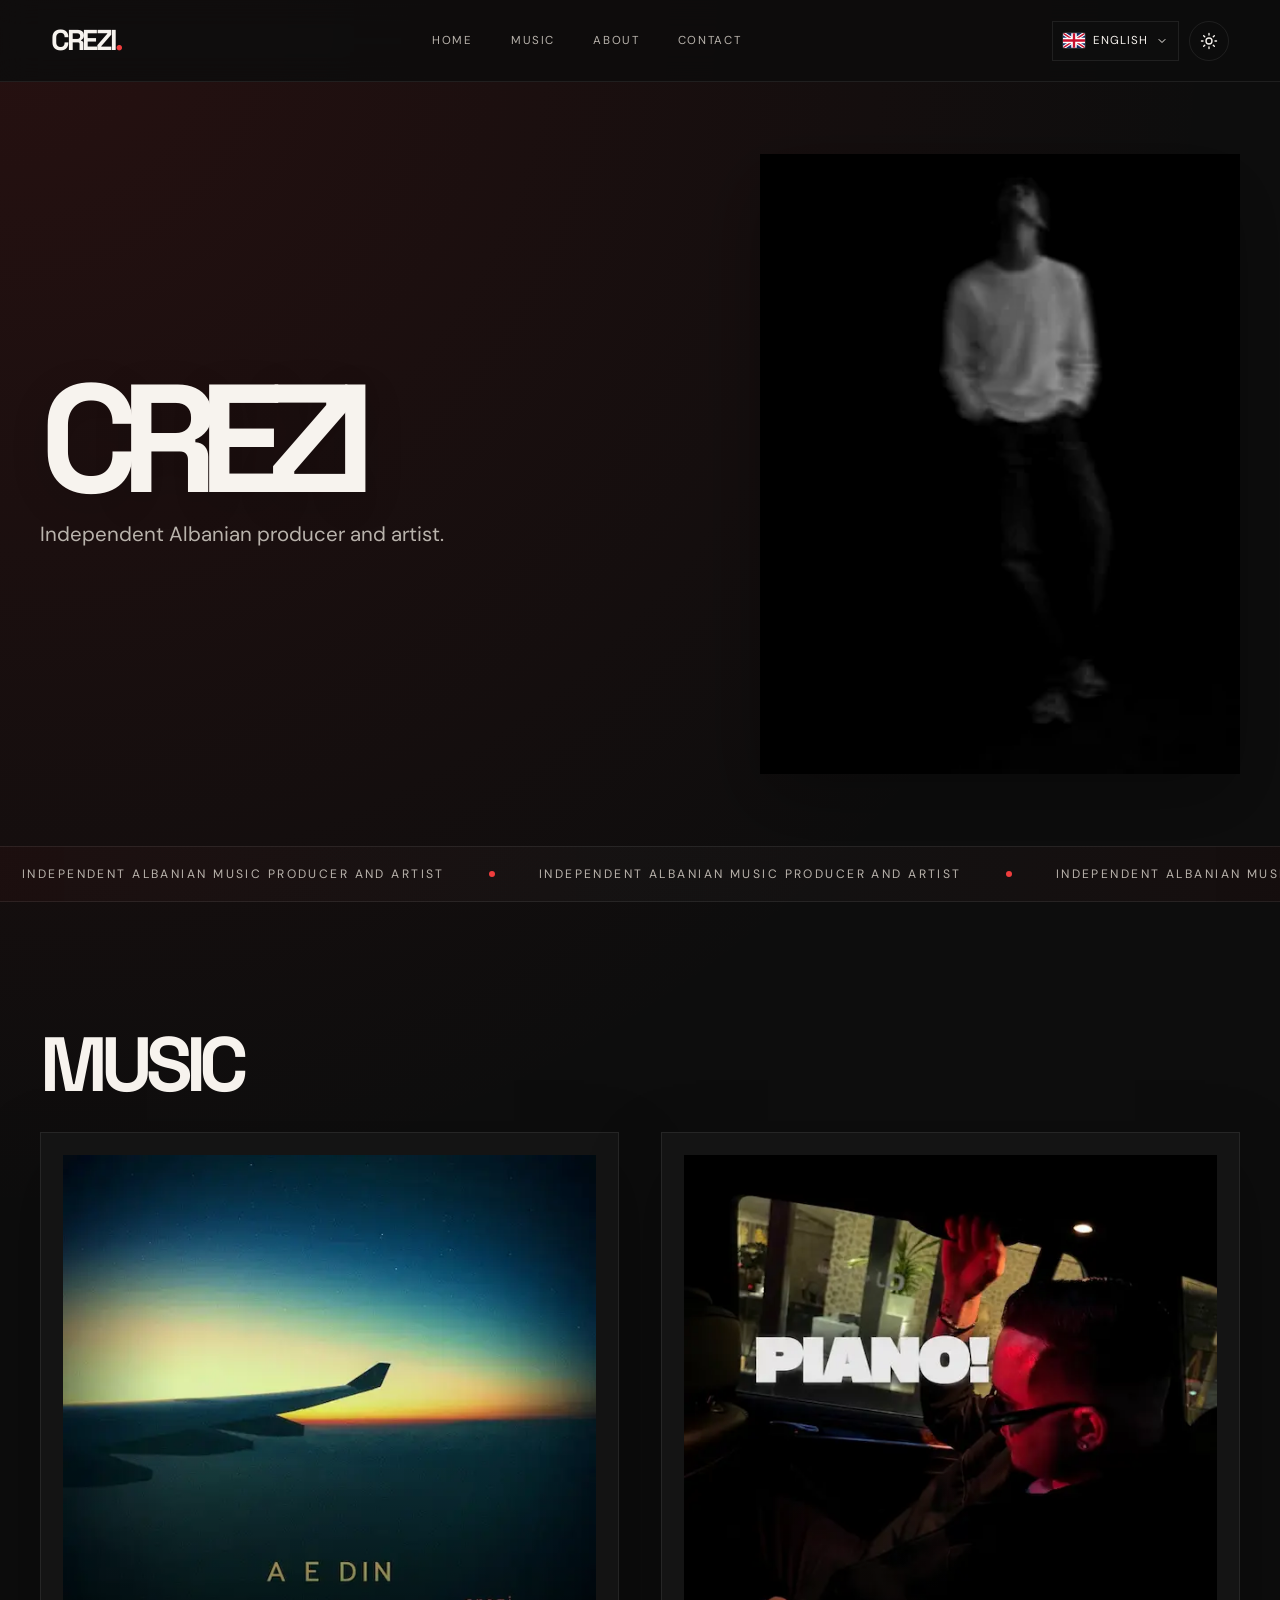
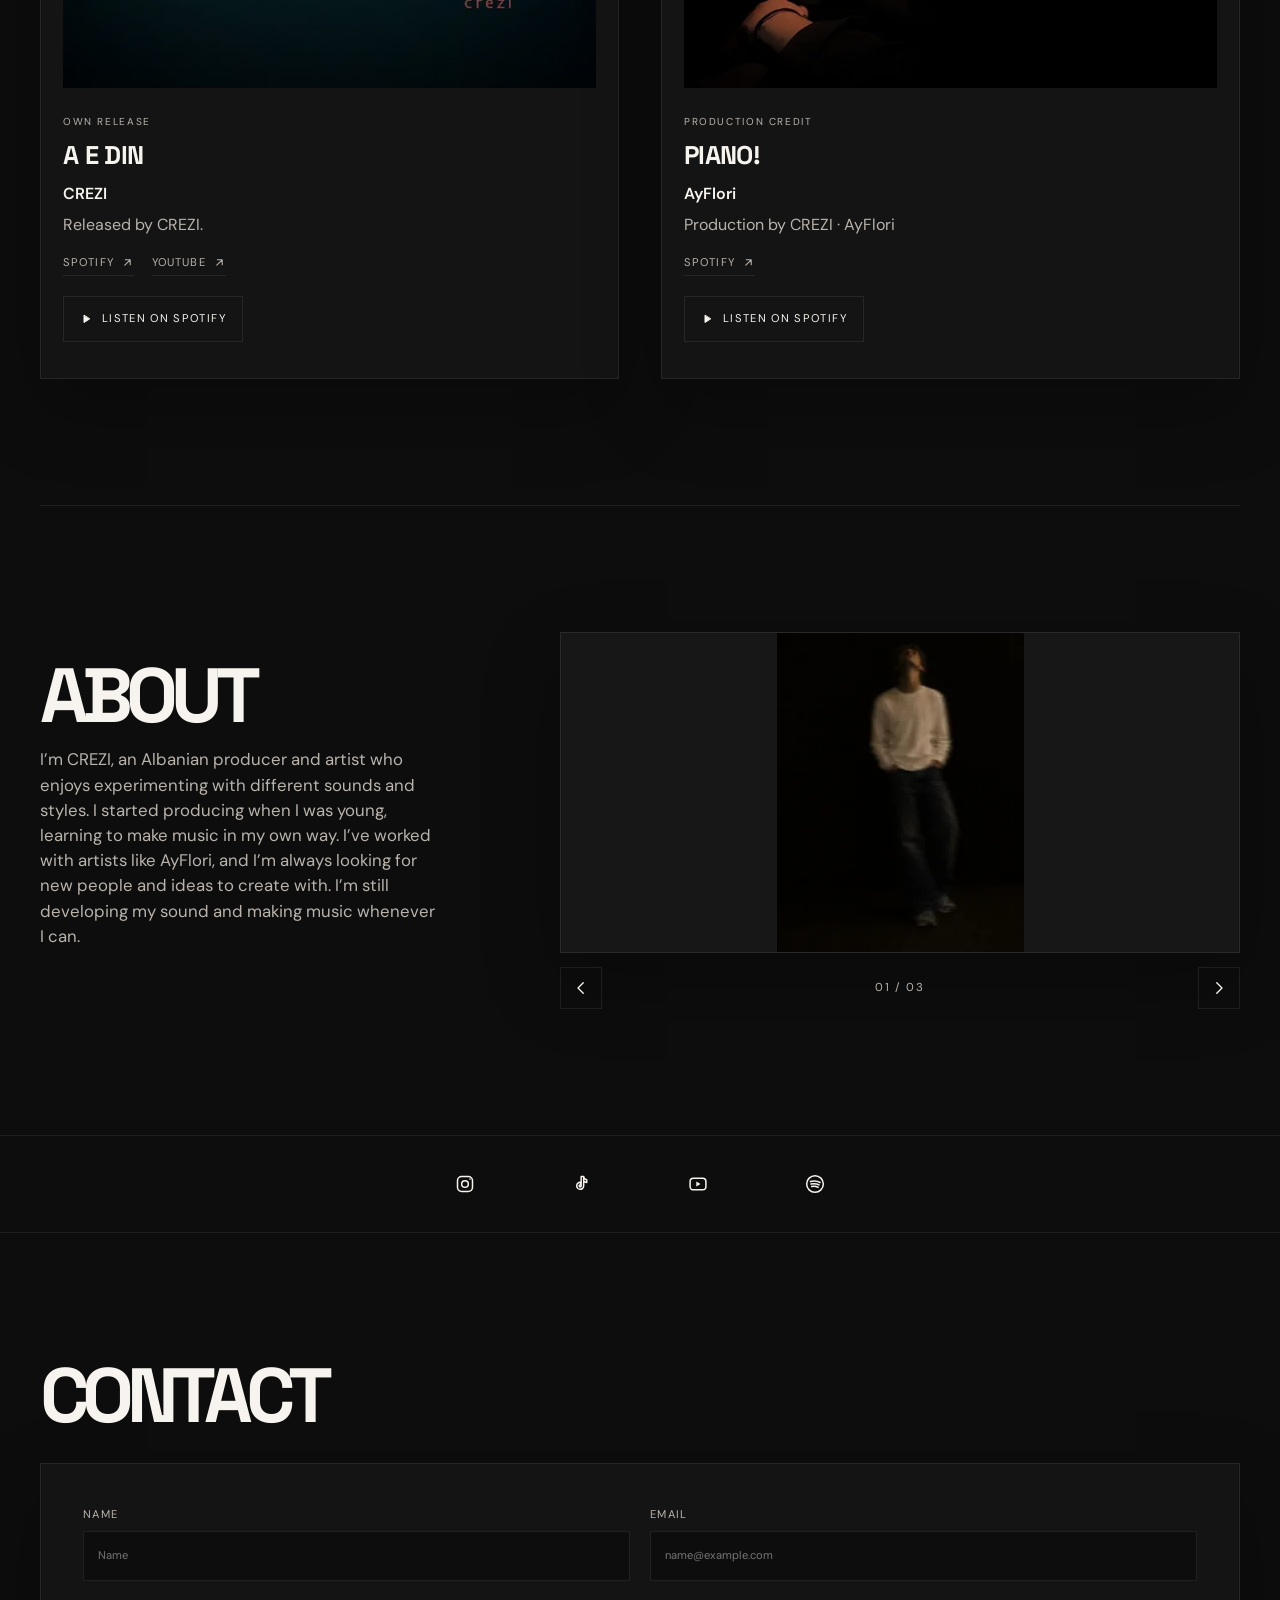
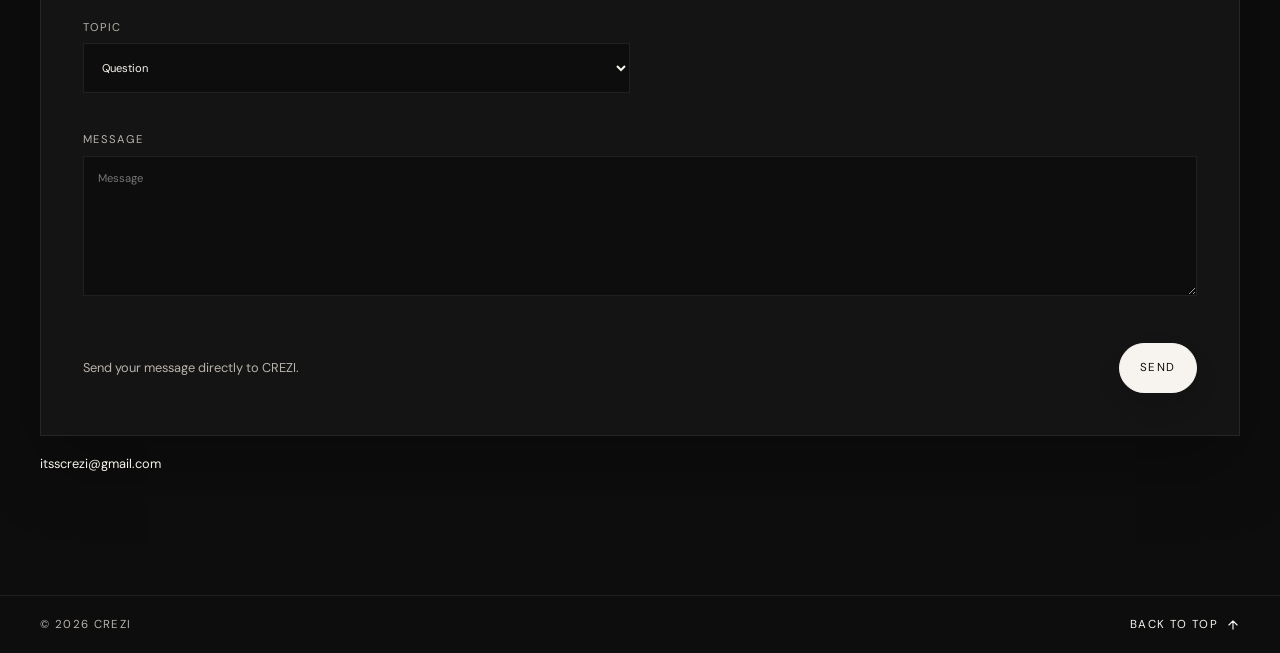
==== index.html @ a3c972b4 "Update index.html" ====
<!doctype html>
<html lang="en">
<head>
  <meta charset="utf-8">
  <meta name="viewport" content="width=device-width, initial-scale=1">
  <meta name="theme-color" content="#0b0b0b">
  <meta name="description" content="CREZI is an independent Albanian music producer and artist. Listen to releases and production credits, or get in touch for beats and collaborations.">
  <title>CREZI</title>
  <script>try{document.documentElement.dataset.theme=localStorage.getItem('crezi-theme')||'dark'}catch(e){document.documentElement.dataset.theme='dark'}</script>
  <link rel="canonical" href="https://itsscrezi.github.io/">
  <meta property="og:type" content="website">
  <meta property="og:site_name" content="CREZI">
  <meta property="og:title" content="CREZI">
  <meta property="og:description" content="Independent Albanian music producer and artist.">
  <meta property="og:url" content="https://itsscrezi.github.io/">
  <meta property="og:image" content="https://itsscrezi.github.io/assets/photos/portrait.jpg">
  <meta name="twitter:card" content="summary_large_image">
  <link rel="preload" as="image" href="assets/photos/portrait.webp" type="image/webp" fetchpriority="high">
  <link rel="icon" href="data:image/svg+xml,%3Csvg xmlns='http://www.w3.org/2000/svg' viewBox='0 0 64 64'%3E%3Crect width='64' height='64' fill='%23df2929'/%3E%3C/svg%3E" type="image/svg+xml">
  <style>
/* ===== PART 1: base (old styles.css, unused rules removed, @import removed) ===== */
:root{--bg:#f2efe9;--bg-strong:#e9e1d9;--surface:#ffffff;--text:#121212;--muted:#5d5a56;--line:rgba(18,18,18,.12);--accent:#d81d1d;--accent-strong:#b51212;--accent-soft:rgba(216,29,29,.12);--header:rgba(242,239,233,.88);--shadow:0 28px 70px rgba(18,18,18,.08)}
:root[data-theme="dark"]{--bg:#0d0d0d;--bg-strong:#171717;--surface:#141414;--text:#f7f3ee;--muted:#b9b3ac;--line:rgba(255,255,255,.08);--accent:#ef3d3d;--accent-strong:#db3030;--accent-soft:rgba(239,61,61,.18);--header:rgba(13,13,13,.88);--shadow:0 28px 70px rgba(0,0,0,.28)}
*{box-sizing:border-box}
html{scroll-behavior:smooth;scroll-padding-top:86px}
body{margin:0;background:var(--bg);color:var(--text);font-family:"DM Sans",Arial,sans-serif;line-height:1.5;transition:background .2s ease,color .2s ease}
img{max-width:100%;display:block}
a{color:inherit;text-decoration:none}
button,input,select,textarea{font:inherit}
.section-shell{width:min(1180px,calc(100% - 64px));margin:0 auto}
.site-header{position:sticky;top:0;z-index:50;display:flex;align-items:center;justify-content:space-between;height:78px;background:var(--header);backdrop-filter:blur(12px);border-bottom:1px solid var(--line);padding:0 28px}
.wordmark{font-family:"Space Grotesk",Arial,sans-serif;font-size:clamp(1.8rem,2vw,2.2rem);font-weight:700;letter-spacing:-.08em;line-height:1;text-transform:uppercase}
.wordmark span{color:var(--accent)}
.desktop-nav{display:flex;align-items:center;gap:clamp(18px,2vw,36px);font-size:.74rem;letter-spacing:.18em;text-transform:uppercase}
.desktop-nav a{position:relative;color:var(--muted);transition:color .2s ease}
.desktop-nav a::after{content:"";position:absolute;left:0;bottom:-10px;width:100%;height:1px;background:var(--accent);transform:scaleX(0);transform-origin:left;transition:transform .2s ease}
.desktop-nav a:hover,.desktop-nav a:focus-visible{color:var(--text)}
.desktop-nav a:hover::after,.desktop-nav a:focus-visible::after{transform:scaleX(1)}
.header-actions{display:flex;align-items:center;gap:12px}
.icon-button{width:38px;height:38px;border-radius:50%;border:1px solid var(--line);background:transparent;color:var(--text);display:inline-flex;align-items:center;justify-content:center;cursor:pointer;transition:background .2s ease,border-color .2s ease}
.icon-button:hover,.icon-button:focus-visible{background:var(--accent-soft);border-color:transparent}
.menu-toggle{display:none}
.mobile-menu{display:none}
.hero{display:grid;grid-template-columns:minmax(0,1.08fr) minmax(280px,.92fr);align-items:center;gap:clamp(28px,4vw,70px);min-height:calc(100vh - 78px);padding:clamp(52px,9vw,94px) 0 28px}
.hero-copy{max-width:620px}
.eyebrow{display:inline-flex;align-items:center;gap:10px;margin:0 0 16px;color:var(--muted);font-size:.72rem;letter-spacing:.2em;text-transform:uppercase}
.hero-copy h1{margin:0;font-family:"Space Grotesk",Arial,sans-serif;font-size:clamp(3.5rem,7vw,7rem);line-height:.9;letter-spacing:-.08em;text-transform:uppercase}
.button{display:inline-flex;align-items:center;justify-content:center;padding:14px 22px;min-height:52px;border-radius:999px;border:1px solid var(--text);font-size:.72rem;letter-spacing:.14em;text-transform:uppercase;transition:transform .2s ease,background .2s ease,color .2s ease}
.button:hover,.button:focus-visible,.music-links a:hover,.music-links a:focus-visible{transform:translateY(-1px)}
.music-links a::after{content:"";position:absolute;left:0;bottom:-8px;width:100%;height:1px;background:var(--accent);transform:scaleX(0);transform-origin:left;transition:transform .2s ease}
.music-links a:hover::after,.music-links a:focus-visible::after{transform:scaleX(1)}
.marquee-wrap{position:relative;overflow:hidden;border-top:1px solid var(--line);border-bottom:1px solid var(--line);background:rgba(18,18,18,.02)}
.marquee-track{display:flex;width:max-content;white-space:nowrap;animation:ticker 28s linear infinite}
.marquee-track span{display:inline-flex;align-items:center;gap:18px;padding:18px 0;color:var(--muted);font-size:.72rem;letter-spacing:.18em;text-transform:uppercase}
@keyframes ticker{0%{transform:translateX(0)}100%{transform:translateX(-50%)}}
.section-block{padding:clamp(72px,10vw,120px) 0}
.section-heading{display:grid;grid-template-columns:minmax(0,.9fr) minmax(0,1.1fr);align-items:end;gap:20px 40px;margin-bottom:36px}
.section-heading h2,.contact-section h2{margin:0;font-family:"Space Grotesk",Arial,sans-serif;font-size:clamp(2.5rem,5vw,4.4rem);line-height:.95;letter-spacing:-.08em;text-transform:uppercase}
.music-grid{display:grid;grid-template-columns:repeat(2,minmax(0,1fr));gap:26px}
.music-card{background:var(--surface);border:1px solid var(--line);box-shadow:var(--shadow);padding:18px}
.music-card img,.cover-placeholder{width:100%;aspect-ratio:1.2;object-fit:cover;background:#d9d3cd;border:1px solid var(--line)}
.cover-placeholder{display:flex;align-items:flex-end;justify-content:space-between;padding:16px;font-family:"Space Grotesk",Arial,sans-serif;font-size:1.2rem;letter-spacing:-.06em}
.music-card-info{display:grid;grid-template-columns:minmax(0,1.2fr) auto;align-items:end;gap:18px;padding-top:18px}
.music-card-info h3{margin:0 0 8px;font-family:"Space Grotesk",Arial,sans-serif;font-size:clamp(1.7rem,2vw,2.2rem);letter-spacing:-.06em;text-transform:uppercase}
.music-card-info p{margin:0;color:var(--muted)}
.music-card .eyebrow{margin-bottom:10px;font-size:.63rem;letter-spacing:.18em}
.music-links{display:flex;flex-direction:column;align-items:flex-end;gap:10px}
.music-links a{position:relative;display:inline-flex;align-items:center;gap:8px;color:var(--text);font-size:.68rem;letter-spacing:.14em;text-transform:uppercase;border-bottom:1px solid var(--line);padding-bottom:4px}
.music-card .embed-toggle{width:100%;margin-top:18px;padding:12px 14px;border:1px solid var(--line);background:transparent;color:var(--text);font-size:.7rem;letter-spacing:.12em;text-transform:uppercase;cursor:pointer}
.spotify-embed{display:block;width:100%;margin-top:18px;border:0;border-radius:12px}
.about-section{display:grid;grid-template-columns:minmax(260px,.8fr) minmax(0,1.2fr);gap:clamp(28px,5vw,60px);align-items:center}
.social-section{border-top:1px solid var(--line);border-bottom:1px solid var(--line);background:rgba(18,18,18,.02)}
.social-inner{display:grid;grid-template-columns:minmax(0,.78fr) minmax(0,1.22fr);align-items:center;gap:28px;padding:clamp(54px,7vw,90px) 0}
.contact-section{padding-bottom:100px}
.contact-form{background:var(--surface);border:1px solid var(--line);box-shadow:var(--shadow);padding:clamp(22px,3vw,32px)}
.form-row{display:grid;grid-template-columns:repeat(2,minmax(0,1fr));gap:18px;margin-bottom:18px}
.contact-form label{display:block;color:var(--muted);font-size:.72rem;letter-spacing:.12em;text-transform:uppercase}
.contact-form input,.contact-form textarea,.contact-form select{width:100%;margin-top:10px;background:transparent;color:var(--text);border:1px solid var(--line);min-height:52px;padding:14px 16px}
.contact-form textarea{min-height:150px;resize:vertical}
.form-bottom{display:flex;align-items:center;justify-content:space-between;gap:18px;margin-top:22px}
.form-bottom p{margin:0;color:var(--muted);font-size:.82rem}
.site-footer{border-top:1px solid var(--line);padding:26px 0 36px}
@media (max-width:960px){
.hero{grid-template-columns:1fr;min-height:auto;padding-top:56px}
.section-heading,.about-section,.social-inner{grid-template-columns:1fr}
.music-grid{grid-template-columns:1fr}
}
@media (max-width:760px){
.site-header{padding:0 20px}
.desktop-nav{display:none}
.menu-toggle{display:inline-flex}
.mobile-menu{display:grid;gap:14px;padding:18px 20px 24px;border-bottom:1px solid var(--line);background:var(--surface)}
.mobile-menu a{color:var(--text);font-size:.72rem;letter-spacing:.18em;text-transform:uppercase}
.section-shell{width:min(100% - 34px,1180px)}
.hero-copy h1{font-size:clamp(2.9rem,17vw,4.8rem)}
.form-row{grid-template-columns:1fr}
.form-bottom{flex-direction:column;align-items:flex-start}
}
@media (max-width:760px){
.mobile-menu{position:fixed;top:78px;left:0;right:0;z-index:49;max-height:calc(100vh - 78px);max-height:calc(100dvh - 78px);overflow-y:auto}
.mobile-menu[hidden]{display:none}
}

/* ===== PART 2: layout (old site-refresh.css) ===== */
:root{--bg:#0b0b0b;--bg-strong:#111111;--surface:#141414;--text:#f7f3f0;--muted:#b5ada6;--line:rgba(255,255,255,.12);--accent:#df2a2a;--accent-strong:#c81e1e;--accent-soft:rgba(223,42,42,.12);--header:rgba(11,11,11,.86);--shadow:0 28px 70px rgba(0,0,0,.28)}
:root[data-theme="light"]{--bg:#f5f1ec;--bg-strong:#ece6e0;--surface:#ffffff;--text:#121212;--muted:#5f5a56;--line:rgba(17,17,17,.14);--accent:#c51f26;--accent-strong:#a9121a;--accent-soft:rgba(197,31,38,.12);--header:rgba(245,241,236,.9);--shadow:0 24px 60px rgba(17,17,17,.08)}
*{box-sizing:border-box;min-width:0}
html{scroll-behavior:smooth;scroll-padding-top:96px}
body{margin:0;background:radial-gradient(circle at top left,rgba(223,42,42,.12),transparent 30%),linear-gradient(180deg,var(--bg) 0%,color-mix(in srgb,var(--bg) 90%,#0d0d0d) 100%);color:var(--text);font-family:"DM Sans",Arial,sans-serif;line-height:1.5;overflow-x:hidden}
img{display:block;max-width:100%}
a{color:inherit;text-decoration:none}
button,input,select,textarea{font:inherit}
[hidden]{display:none!important}
.visually-hidden{position:absolute!important;width:1px;height:1px;padding:0;margin:-1px;overflow:hidden;clip:rect(0,0,0,0);white-space:nowrap;border:0}
.section-shell{width:min(1220px,calc(100% - 80px));margin-inline:auto}
.site-header{position:sticky;top:0;z-index:50;display:grid;grid-template-columns:auto minmax(0,1fr) auto;align-items:center;gap:28px;height:82px;padding:0 clamp(22px,4vw,76px);border-bottom:1px solid var(--line);background:var(--header);backdrop-filter:blur(14px);-webkit-backdrop-filter:blur(14px)}
.wordmark{display:inline-flex;align-items:center;font-family:"Space Grotesk",Arial,sans-serif;font-size:clamp(1.8rem,2vw,2.35rem);font-weight:700;letter-spacing:-.1em;line-height:1;text-transform:uppercase;white-space:nowrap;transition:transform .2s ease}
.wordmark:hover,.wordmark:focus-visible{transform:translateY(-1px)}
.wordmark span{color:var(--accent)}
.desktop-nav{display:flex;justify-content:center;align-items:center;gap:clamp(18px,3vw,42px)}
.desktop-nav a,.mobile-menu a{position:relative;color:var(--muted);font-size:.72rem;letter-spacing:.14em;text-transform:uppercase;transition:color .2s ease,transform .2s ease}
.desktop-nav a::after{content:"";position:absolute;left:0;right:0;bottom:-10px;height:1px;background:var(--accent);transform:scaleX(0);transform-origin:left;transition:transform .2s ease}
.desktop-nav a:hover,.desktop-nav a:focus-visible,.mobile-menu a:hover,.mobile-menu a:focus-visible{color:var(--text);transform:translateY(-1px)}
.desktop-nav a:hover::after,.desktop-nav a:focus-visible::after{transform:scaleX(1)}
.header-actions{display:flex;align-items:center;justify-self:end;gap:10px}
.language-wrap select{min-height:40px;padding:0 12px;border:1px solid var(--line);background:var(--bg);color:var(--text);font-size:.72rem;letter-spacing:.08em;text-transform:uppercase;cursor:pointer;transition:border-color .2s ease,box-shadow .2s ease}
.language-wrap select:focus,.contact-form input:focus,.contact-form textarea:focus,.contact-form select:focus{outline:none;border-color:var(--accent);box-shadow:0 0 0 3px rgba(223,42,42,.12)}
.icon-button{width:40px;height:40px;display:inline-grid;place-items:center;border:1px solid var(--line);background:transparent;color:var(--text);cursor:pointer;transition:transform .2s ease,border-color .2s ease,background .2s ease,color .2s ease}
.icon-button:hover,.icon-button:focus-visible{transform:translateY(-2px);background:var(--accent-soft);border-color:var(--accent);color:var(--accent)}
.menu-toggle{display:none}
.mobile-menu{display:none}
.hero{display:grid;grid-template-columns:minmax(0,1.08fr) minmax(300px,.92fr);align-items:center;gap:clamp(32px,7vw,110px);min-height:min(760px,calc(100svh - 82px));padding:clamp(54px,8vh,100px) 0}
.hero-copy{max-width:620px}
.hero-copy h1{margin:0;font-family:"Space Grotesk",Arial,sans-serif;font-size:clamp(5rem,12vw,11rem);font-weight:700;letter-spacing:-.12em;line-height:.8;text-transform:uppercase;text-shadow:0 10px 36px rgba(0,0,0,.18)}
.hero-copy p[data-i18n="tagline"]{margin:18px 0 0;max-width:420px;color:var(--muted);font-size:clamp(1rem,1.6vw,1.28rem)}
.button{position:relative;display:inline-flex;align-items:center;justify-content:center;gap:18px;min-height:50px;margin-top:28px;padding:12px 20px;border:1px solid var(--text);background:var(--text);color:var(--bg);font-size:.72rem;letter-spacing:.14em;text-transform:uppercase;box-shadow:0 12px 24px rgba(0,0,0,.12);transition:transform .2s ease,box-shadow .2s ease,border-color .2s ease,background .2s ease,color .2s ease;overflow:hidden}
.button::before{content:"";position:absolute;inset:0;background:linear-gradient(120deg,transparent 0%,rgba(255,255,255,.25) 50%,transparent 100%);transform:translateX(-120%);transition:transform .6s ease}
.button:hover::before,.button:focus-visible::before{transform:translateX(120%)}
.button:hover,.button:focus-visible{transform:translateY(-2px);border-color:var(--accent);background:var(--accent);color:#fff;box-shadow:0 18px 34px rgba(223,42,42,.24)}
.hero-portrait{position:relative;width:min(100%,480px);justify-self:end;padding:0;border:0;background:transparent;cursor:pointer;animation:float 6s ease-in-out infinite}
/* NO CROP: the whole portrait is always shown, height follows the real image ratio */
.hero-portrait img{width:100%;height:auto;aspect-ratio:auto;object-fit:contain;filter:grayscale(100%) contrast(1.06) brightness(.96);transition:filter 380ms ease,transform 380ms ease,box-shadow .2s ease;box-shadow:var(--shadow)}
.hero-portrait:hover img,.hero-portrait:focus-visible img,.hero-portrait.is-colour img{filter:grayscale(0%) contrast(1) brightness(1);transform:translateY(-2px) scale(1.01)}
@keyframes float{0%,100%{transform:translateY(0)}50%{transform:translateY(-8px)}}
.marquee-wrap{overflow:hidden;border-top:1px solid var(--line);border-bottom:1px solid var(--line);background:linear-gradient(90deg,rgba(223,42,42,.04),rgba(255,255,255,.02),rgba(223,42,42,.04))}
.marquee-track{display:flex;width:max-content;animation:ticker 26s linear infinite}
.marquee-track span{flex:0 0 auto;padding:18px 22px;color:var(--muted);font-size:.76rem;letter-spacing:.2em;text-transform:uppercase;white-space:nowrap}
.section-block{padding:clamp(78px,10vw,126px) 0}
.section-heading,.about-heading{margin-bottom:32px}
.section-heading h2,.about-heading h2{margin:0;font-family:"Space Grotesk",Arial,sans-serif;font-size:clamp(2.7rem,6vw,5rem);line-height:.94;letter-spacing:-.09em;text-transform:uppercase}
.music-grid{display:grid;grid-template-columns:repeat(2,minmax(0,1fr));gap:clamp(18px,3vw,40px)}
.music-card{min-width:0;border-bottom:1px solid var(--line);transition:transform .25s ease}
.music-card:hover{transform:translateY(-3px)}
.cover-play{position:relative;display:block;width:100%;padding:0;border:0;background:var(--bg-strong);cursor:pointer;overflow:hidden;aspect-ratio:1/1;transition:transform .2s ease,box-shadow .2s ease;box-shadow:inset 0 0 0 1px rgba(255,255,255,.02)}
.cover-play:hover,.cover-play:focus-visible,.cover-play.is-playing{transform:translateY(-2px);box-shadow:0 18px 34px rgba(0,0,0,.16)}
.cover-placeholder{position:relative;display:flex;align-items:end;width:100%;height:100%;padding:clamp(18px,3vw,32px);font-family:"Space Grotesk",Arial,sans-serif;font-size:clamp(2rem,5vw,5rem);font-weight:700;letter-spacing:-.1em;line-height:.9;text-transform:uppercase}
.cover-art{position:absolute;inset:0;width:100%;height:100%;object-fit:cover}
.cover-overlay{position:absolute;inset:0;display:flex;align-items:end;gap:12px;padding:20px;background:linear-gradient(180deg,rgba(0,0,0,0) 38%,rgba(0,0,0,.74));color:#fff;opacity:0;transition:opacity .2s ease}
.cover-play:hover .cover-overlay,.cover-play:focus-visible .cover-overlay,.cover-play.is-playing .cover-overlay{opacity:1}
.play-symbol{display:grid;place-items:center;width:44px;height:44px;border-radius:50%;background:var(--accent);font-size:.8rem;line-height:1}
.play-label{font-size:.7rem;letter-spacing:.12em;text-transform:uppercase}
.music-card-info{display:flex;align-items:center;justify-content:space-between;gap:18px;padding:18px 0 20px}
.music-card-info h3{margin:0;font-family:"Space Grotesk",Arial,sans-serif;font-size:clamp(1.4rem,2vw,2.1rem);line-height:1;letter-spacing:-.06em}
.eyebrow{margin:0 0 8px;color:var(--muted);font-size:.68rem;letter-spacing:.16em;text-transform:uppercase}
.music-links{display:flex;flex-wrap:wrap;justify-content:end;gap:12px}
.music-links a{display:inline-flex;align-items:center;gap:7px;color:var(--muted);font-size:.7rem;letter-spacing:.1em;text-transform:uppercase;transition:color .2s ease,transform .2s ease}
.music-links a:hover,.music-links a:focus-visible{color:var(--accent);transform:translateY(-1px)}
.music-links svg,.social-inner svg{width:20px;height:20px;stroke:currentColor;fill:none;stroke-width:1.8;stroke-linecap:round;stroke-linejoin:round}
.music-links .icon-fill,.social-inner .icon-fill{fill:currentColor;stroke:none}
.about-section{display:grid;grid-template-columns:minmax(0,.72fr) minmax(0,1.28fr);align-items:center;gap:clamp(28px,7vw,90px);border-top:1px solid var(--line)}
.about-heading p[data-about-story]{margin:16px 0 0;max-width:440px;color:var(--muted);font-size:1.05rem}
.photo-carousel{width:min(100%,680px);justify-self:end}
.carousel-viewport{overflow:hidden;border:1px solid var(--line);background:var(--bg-strong);box-shadow:var(--shadow)}
.carousel-photo{display:block;width:100%;aspect-ratio:auto;object-fit:contain;object-position:center}
.carousel-controls{display:flex;align-items:center;justify-content:space-between;gap:18px;padding-top:14px;color:var(--muted);font-size:.72rem;letter-spacing:.14em;text-transform:uppercase}
.carousel-controls button{width:42px;height:42px;display:grid;place-items:center;border:1px solid var(--line);background:transparent;color:var(--text);cursor:pointer;transition:transform .2s ease,border-color .2s ease,color .2s ease}
.carousel-controls button:hover,.carousel-controls button:focus-visible{transform:translateY(-1px);border-color:var(--accent);color:var(--accent)}
.carousel-controls button:disabled{opacity:.35;cursor:not-allowed}
.social-section{border-top:1px solid var(--line);border-bottom:1px solid var(--line)}
.social-inner{display:flex;justify-content:center;align-items:center;gap:clamp(24px,6vw,82px);padding:28px 0}
.social-inner a{display:grid;place-items:center;width:40px;height:40px;color:var(--text);transition:transform .2s ease,color .2s ease}
.social-inner a:hover,.social-inner a:focus-visible{transform:translateY(-2px);color:var(--accent)}
.contact-section{padding-bottom:clamp(76px,10vw,120px)}
.contact-form{display:grid;gap:20px;padding:clamp(20px,4vw,42px);border:1px solid var(--line);background:var(--surface);box-shadow:var(--shadow)}
.form-row{display:grid;grid-template-columns:repeat(2,minmax(0,1fr));gap:20px}
.contact-form label{display:block;color:var(--muted);font-size:.7rem;letter-spacing:.12em;text-transform:uppercase}
.contact-form input,.contact-form select,.contact-form textarea{width:100%;min-height:50px;margin-top:8px;padding:13px 14px;border:1px solid var(--line);background:var(--bg);color:var(--text);transition:border-color .2s ease,box-shadow .2s ease,transform .2s ease}
.contact-form textarea{min-height:140px;resize:vertical}
.form-bottom{display:flex;align-items:center;justify-content:space-between;gap:20px}
.form-bottom p{margin:0;color:var(--muted);font-size:.8rem}
.form-bottom .button{margin:0;flex:0 0 auto}
.contact-email{display:inline-block;margin-top:18px;font-size:.8rem;transition:color .2s ease,transform .2s ease}
.contact-email:hover,.contact-email:focus-visible{color:var(--accent);transform:translateY(-1px)}
.site-footer{border-top:1px solid var(--line);padding:20px 0}
.footer-inner{display:flex;align-items:center;justify-content:space-between;gap:16px;color:var(--muted);font-size:.72rem;letter-spacing:.12em;text-transform:uppercase}
.footer-inner a{color:var(--text);transition:color .2s ease}
.footer-inner a:hover,.footer-inner a:focus-visible{color:var(--accent)}
@media (max-width:900px){
.site-header{grid-template-columns:auto 1fr;gap:18px}
.desktop-nav{display:none}
.header-actions{justify-self:end}
.menu-toggle{display:inline-grid}
.mobile-menu:not([hidden]){display:grid;grid-template-columns:repeat(4,minmax(0,1fr));gap:8px;padding:12px 24px 16px;border-bottom:1px solid var(--line);background:rgba(11,11,11,.98)}
.mobile-menu a{padding:10px 6px;text-align:center}
.hero{min-height:auto;grid-template-columns:minmax(0,1fr) minmax(260px,.8fr)}
}
@media (max-width:620px){
.section-shell{width:calc(100% - 40px)}
.site-header{height:68px;padding-inline:20px;gap:12px}
.wordmark{font-size:1.7rem}
.header-actions{gap:7px}
.language-wrap select{min-height:38px;padding-inline:8px;font-size:.66rem}
.icon-button{width:38px;height:38px}
.mobile-menu:not([hidden]){grid-template-columns:repeat(2,minmax(0,1fr));padding:12px 20px 14px}
.hero{grid-template-columns:1fr;gap:34px;padding:52px 0 44px}
.hero-copy h1{font-size:clamp(4.8rem,22vw,8rem)}
.hero-copy p[data-i18n="tagline"]{margin-top:18px}
.hero-portrait{width:min(100%,420px);justify-self:center}
.marquee-track span{padding-block:15px;font-size:.68rem}
.section-block{padding:72px 0}
.music-grid{grid-template-columns:1fr}
.music-card-info{flex-direction:column;align-items:flex-start}
.music-links{justify-content:flex-start}
.about-section{grid-template-columns:1fr;gap:18px}
.social-inner{gap:clamp(18px,8vw,40px);flex-wrap:wrap}
.form-row{grid-template-columns:1fr}
.form-bottom{align-items:flex-start;flex-direction:column}
.footer-inner{flex-direction:column;align-items:flex-start}
}
@media (max-width:360px){
.section-shell{width:calc(100% - 28px)}
.site-header{padding-inline:12px}
.wordmark{font-size:1.5rem}
.icon-button{width:34px;height:34px}
}
@media (prefers-reduced-motion:reduce){
*,*::before,*::after{scroll-behavior:auto!important;animation-duration:.01ms!important;animation-iteration-count:1!important;transition-duration:.01ms!important}
}

/* ===== PART 3: final corrections (old ui-fixes.css, covers no longer cropped) ===== */
#musicGrid{display:grid!important;grid-template-columns:repeat(2,minmax(0,1fr))!important;align-items:start!important;grid-auto-rows:max-content!important;gap:clamp(24px,3.5vw,42px)!important}
#musicGrid>.music-card{box-sizing:border-box!important;position:relative!important;display:flex!important;flex-direction:column!important;align-self:start!important;justify-self:stretch!important;width:100%!important;height:auto!important;min-height:0!important;margin:0!important;padding:clamp(14px,2.2vw,22px)!important;overflow:hidden!important;contain:none!important;gap:0!important}
#musicGrid .music-cover,#musicGrid .cover-play{position:relative!important;display:block!important;width:100%!important;height:auto!important;aspect-ratio:1/1!important;margin:0 0 20px!important;padding:0!important;overflow:hidden!important;background:linear-gradient(135deg,var(--bg-strong),var(--surface))!important}
#musicGrid .music-cover>img,#musicGrid .cover-art{position:absolute!important;inset:0!important;z-index:2!important;display:block!important;width:100%!important;height:100%!important;object-fit:contain!important;border:0!important}
#musicGrid .music-cover>img[hidden]{display:none!important}
#musicGrid .music-cover.has-cover::after{content:"";position:absolute;z-index:3;inset:55% 0 0;background:linear-gradient(transparent,rgba(0,0,0,.62));pointer-events:none}
#musicGrid .music-cover.has-cover .cover-title,#musicGrid .cover-play.has-art .cover-placeholder{display:none!important}
#musicGrid .cover-title,#musicGrid .cover-placeholder{position:absolute!important;z-index:1;inset:auto 0 0;display:flex;align-items:flex-end;width:100%;min-height:38%;padding:clamp(18px,3vw,30px)!important;color:var(--text);font:700 clamp(1.8rem,4vw,3.6rem)/1.08 "Space Grotesk",Arial,sans-serif!important;letter-spacing:-.025em!important;text-align:left;background:linear-gradient(transparent,rgba(0,0,0,.4))}
#musicGrid .music-card-info{position:static!important;display:flex!important;flex-direction:column!important;align-items:stretch!important;justify-content:flex-start!important;flex:0 0 auto!important;width:100%!important;margin:0!important;padding:0 0 12px!important;gap:14px!important}
#musicGrid .music-copy{display:block!important;width:100%!important;min-width:0!important}
#musicGrid .music-copy .eyebrow{margin:0 0 10px!important;letter-spacing:.16em}
#musicGrid .music-copy h3{margin:0 0 10px!important;line-height:1.18!important;letter-spacing:-.025em!important;overflow-wrap:anywhere}
#musicGrid .music-copy p{margin:6px 0 0!important;line-height:1.6!important;overflow-wrap:anywhere}
#musicGrid .track-artist{color:var(--text)!important;font-weight:600}
#musicGrid .track-description{color:var(--muted)!important}
#musicGrid .music-links{position:static!important;display:flex!important;flex-flow:row wrap!important;justify-content:flex-start!important;align-items:center!important;width:100%!important;gap:10px 18px!important;margin:2px 0 0!important}
#musicGrid .music-links a{position:static!important;max-width:100%;overflow-wrap:anywhere}
#musicGrid .music-links a svg{width:13px;height:13px;stroke-width:2}
#musicGrid .embed-toggle{position:static!important;display:inline-flex!important;align-items:center;align-self:flex-start!important;flex:0 0 auto!important;width:auto!important;max-width:100%!important;min-height:46px!important;margin:8px 0 14px!important;padding:11px 16px!important;white-space:normal!important;text-align:left;line-height:1.35}
#musicGrid .embed-toggle svg{flex:none;width:12px;height:12px;margin-right:10px;fill:currentColor;stroke:currentColor;stroke-width:2;stroke-linecap:round;stroke-linejoin:round}
#musicGrid .spotify-player-shell,#musicGrid .spotify-player-shell:not([hidden]){position:static!important;display:block!important;flex:0 0 auto!important;width:100%!important;height:auto!important;min-height:0!important;max-height:none!important;margin:0 0 4px!important;padding:0!important;overflow:hidden!important;clear:both!important;border-radius:12px;isolation:isolate}
#musicGrid .spotify-player-shell[hidden]{display:none!important}
#musicGrid iframe.spotify-embed{position:static!important;display:block!important;float:none!important;inset:auto!important;transform:none!important;box-sizing:border-box!important;width:100%!important;min-width:0!important;max-width:100%!important;height:152px!important;min-height:152px!important;max-height:152px!important;margin:0!important;padding:0!important;border:0!important;border-radius:12px!important}
.site-header{min-width:0}
.desktop-nav{flex-wrap:wrap}
@media (max-width:900px){
.desktop-nav{display:none!important}
.menu-toggle{display:inline-grid!important}
}
@media (max-width:700px){
#musicGrid{grid-template-columns:minmax(0,1fr)!important;gap:24px!important}
#musicGrid>.music-card{padding:16px!important}
#musicGrid .spotify-player-shell,#musicGrid iframe.spotify-embed{width:100%!important}
.section-shell{width:calc(100% - 36px)}
.form-row{grid-template-columns:minmax(0,1fr)!important}
}
@media (max-width:380px){
.site-header{padding-inline:10px!important}
.wordmark{font-size:1.35rem}
}
.icon-button svg,.carousel-controls button svg,.footer-inner a svg{width:18px;height:18px;fill:none;stroke:currentColor;stroke-width:1.8;stroke-linecap:round;stroke-linejoin:round}
.footer-inner a{display:inline-flex;align-items:center;gap:8px}
.footer-inner a svg{width:14px;height:14px;stroke-width:2}
.icon-moon{display:none}
:root[data-theme="light"] .icon-sun{display:none}
:root[data-theme="light"] .icon-moon{display:block}
.burger,.burger::before,.burger::after{display:block;width:18px;height:2px;background:currentColor;border-radius:2px;transition:top .2s ease,transform .2s ease,background .2s ease}
.burger{position:relative}
.burger::before,.burger::after{content:"";position:absolute;left:0}
.burger::before{top:-6px}
.burger::after{top:6px}
.menu-toggle[aria-expanded="true"] .burger{background:transparent}
.menu-toggle[aria-expanded="true"] .burger::before{top:0;transform:rotate(45deg)}
.menu-toggle[aria-expanded="true"] .burger::after{top:0;transform:rotate(-45deg)}
:root{--header-h:82px}
@media (max-width:620px){:root{--header-h:68px}}
@media (max-width:900px){
.mobile-menu:not([hidden]){position:fixed;top:var(--header-h);left:0;right:0;z-index:49;display:flex;flex-direction:column;gap:0;padding:6px 24px 14px;max-height:calc(100vh - var(--header-h));max-height:calc(100dvh - var(--header-h));overflow-y:auto;background:var(--bg);border-bottom:1px solid var(--line);box-shadow:0 24px 40px rgba(0,0,0,.3)}
.mobile-menu a{padding:16px 0;text-align:left;font-size:.8rem;color:var(--text);border-bottom:1px solid var(--line)}
.mobile-menu a:last-child{border-bottom:0}
}
.marquee-track{animation-name:ticker!important;animation-duration:var(--ticker-duration,40s)!important;animation-timing-function:linear!important;animation-iteration-count:infinite!important;will-change:transform}
.marquee-track span{display:inline-flex;align-items:center;gap:44px}
.marquee-track span::after{content:"";flex:none;width:6px;height:6px;border-radius:50%;background:var(--accent)}
#carouselViewport{display:grid;place-items:center;overflow:visible;height:auto;max-height:none}
#carouselViewport .carousel-photo{display:block;width:auto;height:auto;max-width:100%;max-height:78vh;max-height:78svh;aspect-ratio:auto;object-fit:contain;object-position:center}
.language-wrap{position:relative}
.language-native-hidden{position:absolute!important;width:1px!important;height:1px!important;padding:0!important;margin:-1px!important;overflow:hidden!important;clip:rect(0,0,0,0)!important;white-space:nowrap!important;border:0!important}
.language-visual{position:relative}
.language-visual-toggle{display:flex;align-items:center;gap:8px;min-height:40px;padding:0 10px;border:1px solid var(--line);background:var(--bg);color:var(--text);font-size:.72rem;letter-spacing:.08em;text-transform:uppercase;cursor:pointer;transition:border-color .2s ease}
.language-visual-toggle:hover,.language-visual-toggle:focus-visible,.language-visual-toggle[aria-expanded="true"]{border-color:var(--accent);outline:none}
.language-visual .flag{display:block;flex:none;width:22px;height:15px;border-radius:2px;box-shadow:0 0 0 1px rgba(127,127,127,.25)}
.language-visual .chev{flex:none;width:12px;height:12px;fill:none;stroke:currentColor;stroke-width:2;stroke-linecap:round;stroke-linejoin:round}
.language-visual-menu{position:absolute;z-index:100;top:calc(100% + 8px);right:0;display:grid;min-width:170px;padding:6px;border:1px solid var(--line);background:var(--surface);box-shadow:var(--shadow)}
.language-visual-option{display:flex;align-items:center;gap:10px;width:100%;padding:10px;border:0;background:transparent;color:var(--text);font-size:.8rem;text-align:left;cursor:pointer}
.language-visual-option:hover,.language-visual-option:focus-visible{background:var(--accent-soft);outline:none}
.language-visual-option[aria-selected="true"]{color:var(--accent)}
@media (max-width:620px){
.language-visual-toggle{min-height:38px;padding:0 8px;gap:6px}
.language-visual-toggle .lang-name{display:none}
}
#musicGrid[data-density="compact"]{grid-template-columns:repeat(3,minmax(0,1fr))!important;gap:clamp(14px,2vw,26px)!important}
@media (max-width:960px){#musicGrid[data-density="compact"]{grid-template-columns:repeat(2,minmax(0,1fr))!important}}
@media (max-width:620px){#musicGrid[data-density="compact"]{grid-template-columns:minmax(0,1fr)!important}}
#musicGrid[data-density="compact"]>.music-card{padding:clamp(10px,1.4vw,16px)!important}
#musicGrid[data-density="compact"] .music-cover{margin-bottom:14px!important}
#musicGrid[data-density="compact"] .cover-title{font-size:clamp(1.2rem,2.2vw,1.9rem)!important;padding:14px!important}
#musicGrid[data-density="compact"] .music-copy h3{font-size:clamp(1.05rem,1.5vw,1.4rem)}
#musicGrid[data-density="compact"] .music-copy p{font-size:.84rem;line-height:1.5!important}
#musicGrid[data-density="compact"] .embed-toggle{min-height:40px!important;padding:9px 12px!important;font-size:.66rem}
.music-pager{display:flex;flex-wrap:wrap;align-items:center;justify-content:center;gap:8px;margin-top:38px}
.pager-button{display:inline-grid;place-items:center;min-width:40px;height:40px;padding:0 10px;border:1px solid var(--line);background:transparent;color:var(--text);font-size:.8rem;cursor:pointer;transition:border-color .2s ease,color .2s ease,background .2s ease,transform .2s ease}
.pager-button:hover:not(:disabled),.pager-button:focus-visible:not(:disabled){border-color:var(--accent);color:var(--accent);transform:translateY(-1px)}
.pager-button[aria-current="page"]{background:var(--accent);border-color:var(--accent);color:#fff;cursor:default}
.pager-button:disabled{opacity:.35;cursor:not-allowed}
.pager-button svg{width:16px;height:16px;fill:none;stroke:currentColor;stroke-width:1.8;stroke-linecap:round;stroke-linejoin:round}
.pager-gap{color:var(--muted);padding:0 4px}
  </style>
  <script src="content.js" defer blocking="render"></script>
  <script src="script.js" defer blocking="render"></script>
</head>
<body>
  <header class="site-header">
    <a class="wordmark" href="#home" aria-label="CREZI home">CREZI<span>.</span></a>
    <nav class="desktop-nav" aria-label="Main navigation" data-i18n-aria="mainNavigation">
      <a href="#home" data-i18n="home">Home</a>
      <a href="#discography" data-i18n="discography">Music</a>
      <a href="#about" data-i18n="about">About</a>
      <a href="#contact" data-i18n="contact">Contact</a>
    </nav>
    <div class="header-actions">
      <div class="language-wrap">
        <label class="visually-hidden" for="languageSelect" data-i18n="chooseLanguage">Choose language</label>
        <select id="languageSelect" aria-label="Choose language">
          <option value="en">English</option>
          <option value="nl">Nederlands</option>
          <option value="fr">Français</option>
          <option value="sq">Shqip</option>
          <option value="de">Deutsch</option>
        </select>
      </div>
      <button class="icon-button" id="themeToggle" type="button" aria-label="Switch theme" aria-pressed="false">
        <svg class="icon-sun" viewBox="0 0 24 24" aria-hidden="true"><circle cx="12" cy="12" r="4"></circle><path d="M12 2v2M12 20v2M4.9 4.9l1.4 1.4M17.7 17.7l1.4 1.4M2 12h2M20 12h2M4.9 19.1l1.4-1.4M17.7 6.3l1.4-1.4"></path></svg>
        <svg class="icon-moon" viewBox="0 0 24 24" aria-hidden="true"><path d="M21 12.79A9 9 0 1 1 11.21 3 7 7 0 0 0 21 12.79z"></path></svg>
      </button>
      <button class="icon-button menu-toggle" id="menuToggle" type="button" aria-label="Open menu" aria-expanded="false" aria-controls="mobileMenu"><span class="burger" aria-hidden="true"></span></button>
    </div>
  </header>
  <nav class="mobile-menu" id="mobileMenu" aria-label="Main navigation" data-i18n-aria="mainNavigation" hidden>
    <a href="#home" data-i18n="home">Home</a>
    <a href="#discography" data-i18n="discography">Music</a>
    <a href="#about" data-i18n="about">About</a>
    <a href="#contact" data-i18n="contact">Contact</a>
  </nav>
  <main id="main">
    <section class="hero section-shell" id="home">
      <div class="hero-copy"><h1>CREZI</h1><p data-i18n="tagline">Independent Albanian producer and artist.</p></div>
      <button class="hero-portrait image-colour-toggle" type="button" aria-label="Show portrait in colour" data-i18n-aria="portraitColour" aria-pressed="false"><img src="assets/photos/portrait.webp" alt="CREZI portrait" width="247" height="319" fetchpriority="high" decoding="async"></button>
    </section>
    <div class="marquee-wrap">
      <span class="visually-hidden" data-i18n="ticker">INDEPENDENT ALBANIAN MUSIC PRODUCER AND ARTIST</span>
      <div class="marquee-track" aria-hidden="true">
        <span>INDEPENDENT ALBANIAN MUSIC PRODUCER AND ARTIST</span>
      </div>
    </div>
    <section class="section-shell section-block" id="discography">
      <div class="section-heading"><h2 data-i18n="discography">Music</h2></div>
      <div class="music-grid" id="musicGrid"></div>
    </section>
    <section class="about-section section-shell section-block" id="about">
      <div class="about-heading"><h2 data-i18n="about">About</h2><p data-about-story></p></div>
      <div class="photo-carousel" role="group" aria-label="CREZI photos" data-i18n-aria="photoGallery">
        <div class="carousel-viewport" id="carouselViewport"></div>
        <div class="carousel-controls">
          <button type="button" id="photoPrevious" aria-label="Previous photo" data-i18n-aria="previousPhoto"><svg viewBox="0 0 24 24" aria-hidden="true"><path d="M15 5l-7 7 7 7"></path></svg></button>
          <span id="photoCount" aria-live="polite">01 / 01</span>
          <button type="button" id="photoNext" aria-label="Next photo" data-i18n-aria="nextPhoto"><svg viewBox="0 0 24 24" aria-hidden="true"><path d="M9 5l7 7-7 7"></path></svg></button>
        </div>
      </div>
    </section>
    <section class="social-section" aria-label="Social media" data-i18n-aria="socialMedia">
      <div class="section-shell social-inner">
        <a href="https://www.instagram.com/itsscrezi/" target="_blank" rel="noopener noreferrer" aria-label="Instagram" data-i18n-aria="instagram"><svg viewBox="0 0 24 24" aria-hidden="true"><rect x="3" y="3" width="18" height="18" rx="5"></rect><circle cx="12" cy="12" r="4"></circle><circle class="icon-fill" cx="18" cy="6" r="1"></circle></svg></a>
        <a href="https://www.tiktok.com/@itsscrezi" target="_blank" rel="noopener noreferrer" aria-label="TikTok" data-i18n-aria="tiktok"><svg viewBox="0 0 24 24" aria-hidden="true"><path d="M14 3v11.2a4.2 4.2 0 1 1-3.6-4.15v3.2a1.2 1.2 0 1 0 .6 1.04V3h3c.2 2.3 1.45 3.65 3.7 4v3.1A8 8 0 0 1 14 8.5"></path></svg></a>
        <a href="https://www.youtube.com/@itsscrezi" target="_blank" rel="noopener noreferrer" aria-label="YouTube" data-i18n-aria="youtube"><svg viewBox="0 0 24 24" aria-hidden="true"><rect x="2.5" y="5" width="19" height="14" rx="4"></rect><path class="icon-fill" d="m10 9 5 3-5 3z"></path></svg></a>
        <a href="https://open.spotify.com/artist/3qm3DDhWwc61SOjXkeu8eL" target="_blank" rel="noopener noreferrer" aria-label="Spotify" data-i18n-aria="spotify"><svg viewBox="0 0 24 24" aria-hidden="true"><circle class="spotify-circle" cx="12" cy="12" r="10"></circle><path class="spotify-mark" d="M6.5 9c4.2-1.1 8.5-.6 11.5 1.2M7.2 12c3.4-.8 7-.35 9.7 1.15M8 15c2.8-.55 5.4-.2 7.7.95"></path></svg></a>
      </div>
    </section>
    <section class="section-shell contact-section section-block" id="contact">
      <div class="section-heading"><h2 data-i18n="contact">Contact</h2></div>
      <form class="contact-form" id="contactForm">
        <div class="form-row">
          <label><span data-i18n="name">Name</span><input name="name" required autocomplete="name" placeholder="Name" data-i18n-placeholder="name"></label>
          <label><span data-i18n="email">Email</span><input name="email" type="email" required autocomplete="email" placeholder="name@example.com"></label>
        </div>
        <div class="form-row">
          <label><span data-i18n="topic">Topic</span><select name="topic" required>
            <option value="Question" data-i18n="question">Question</option>
            <option value="Beat request" data-i18n="beatRequest">Beat request</option>
            <option value="Collaboration" data-i18n="collaboration">Collaboration</option>
            <option value="Business inquiry" data-i18n="business">Business inquiry</option>
            <option value="Other" data-i18n="other">Other</option>
          </select></label>
          <span class="form-spacer" aria-hidden="true"></span>
        </div>
        <label><span data-i18n="message">Message</span><textarea name="message" rows="5" required placeholder="Message" data-i18n-placeholder="message"></textarea></label>
        <input type="hidden" name="_subject" value="CREZI website enquiry"><input type="hidden" name="_template" value="table">
        <div class="form-bottom"><p id="formStatus" role="status" aria-live="polite" data-i18n="formNote">Send your message directly to CREZI.</p><button class="button" type="submit" id="submitButton" data-i18n="send">Send</button></div>
      </form>
      <a class="contact-email" href="mailto:itsscrezi@gmail.com">itsscrezi@gmail.com</a>
    </section>
  </main>
  <footer class="site-footer"><div class="section-shell footer-inner"><span>© <span id="year"></span> CREZI</span><a href="#home"><span data-i18n="backTop">Back to top</span><svg viewBox="0 0 24 24" aria-hidden="true"><path d="M12 19V5M5 12l7-7 7 7"></path></svg></a></div></footer>
  <script>(function(){var d=0;function go(){if(d)return;d=1;var l=document.createElement("link");l.rel="stylesheet";l.href="https://fonts.googleapis.com/css2?family=DM+Sans:wght@400;500;600;700&family=Space+Grotesk:wght@400;500;600;700&display=swap";document.head.appendChild(l)}addEventListener("load",function(){try{new PerformanceObserver(function(){setTimeout(go,400)}).observe({type:"largest-contentful-paint",buffered:true})}catch(e){}setTimeout(go,2500)})})()</script>
  <noscript><link rel="stylesheet" href="https://fonts.googleapis.com/css2?family=DM+Sans:wght@400;500;600;700&family=Space+Grotesk:wght@400;500;600;700&display=swap"></noscript>
</body>
</html>
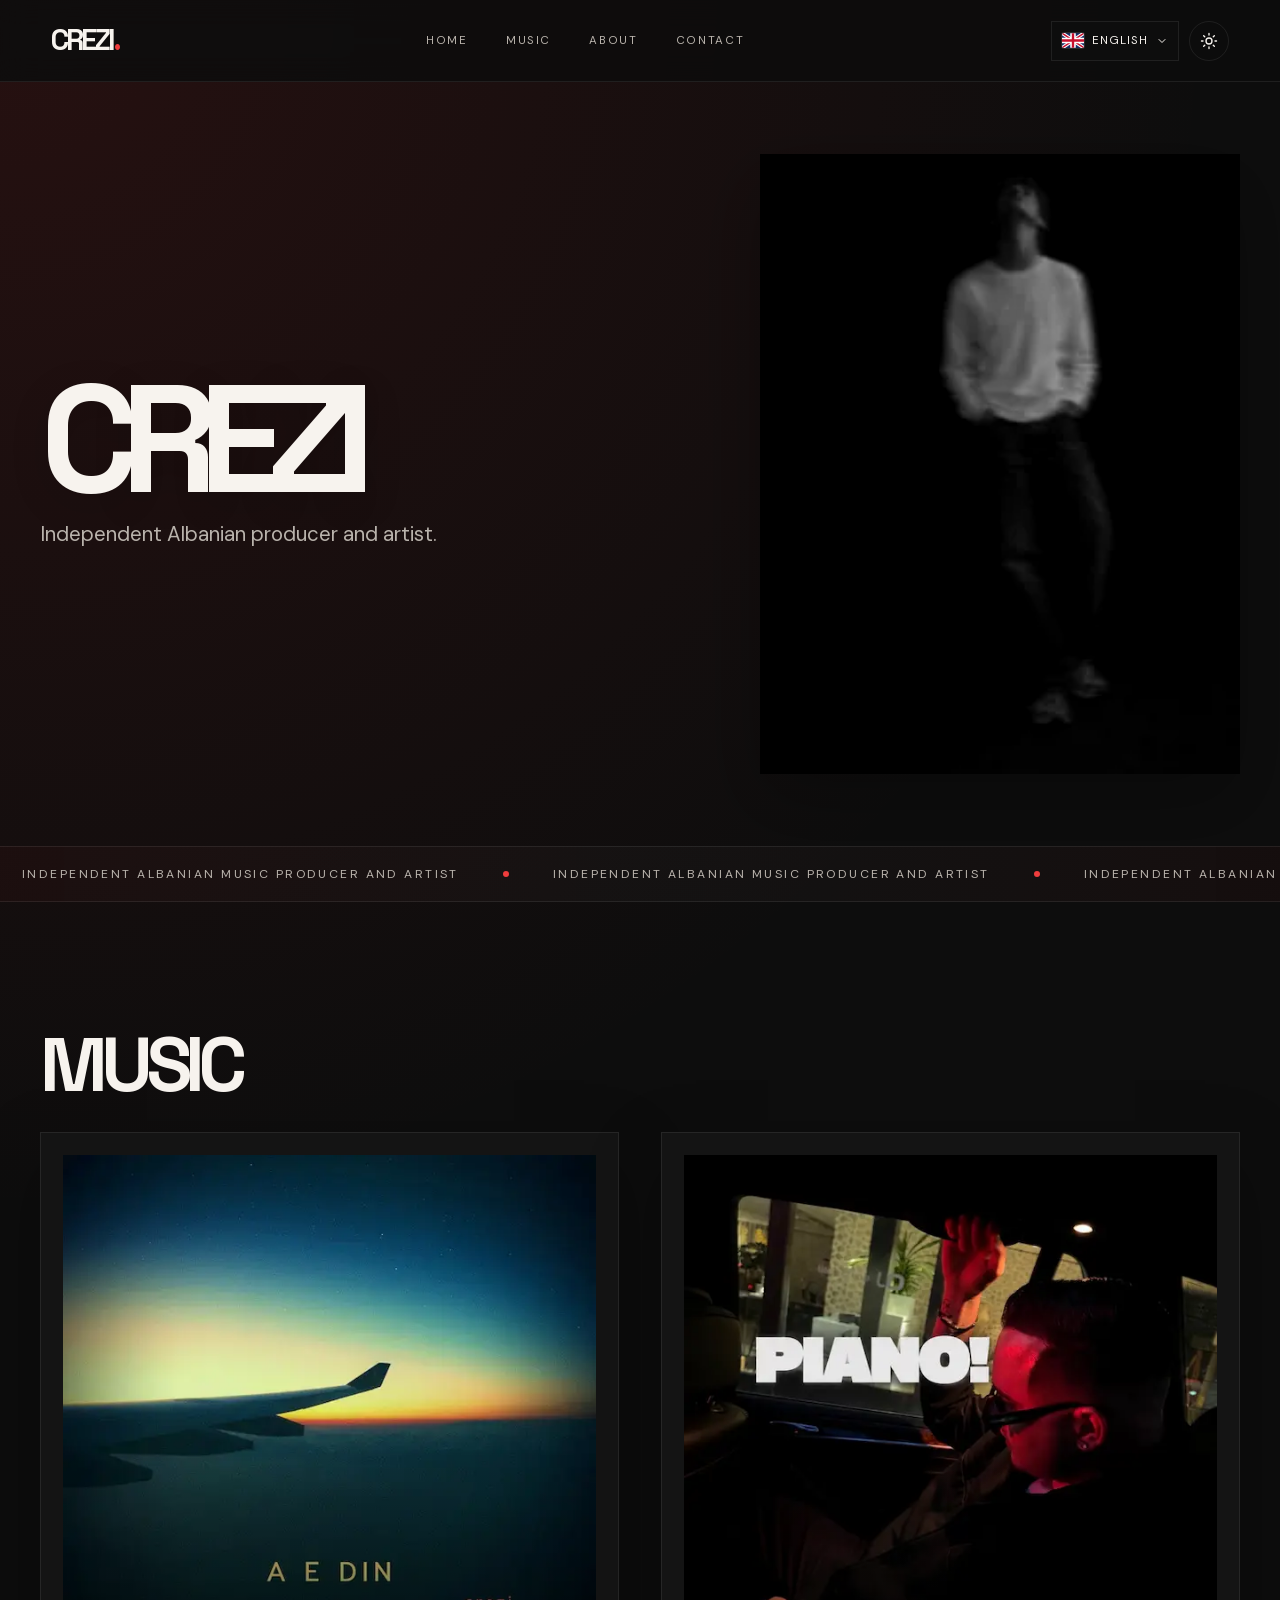
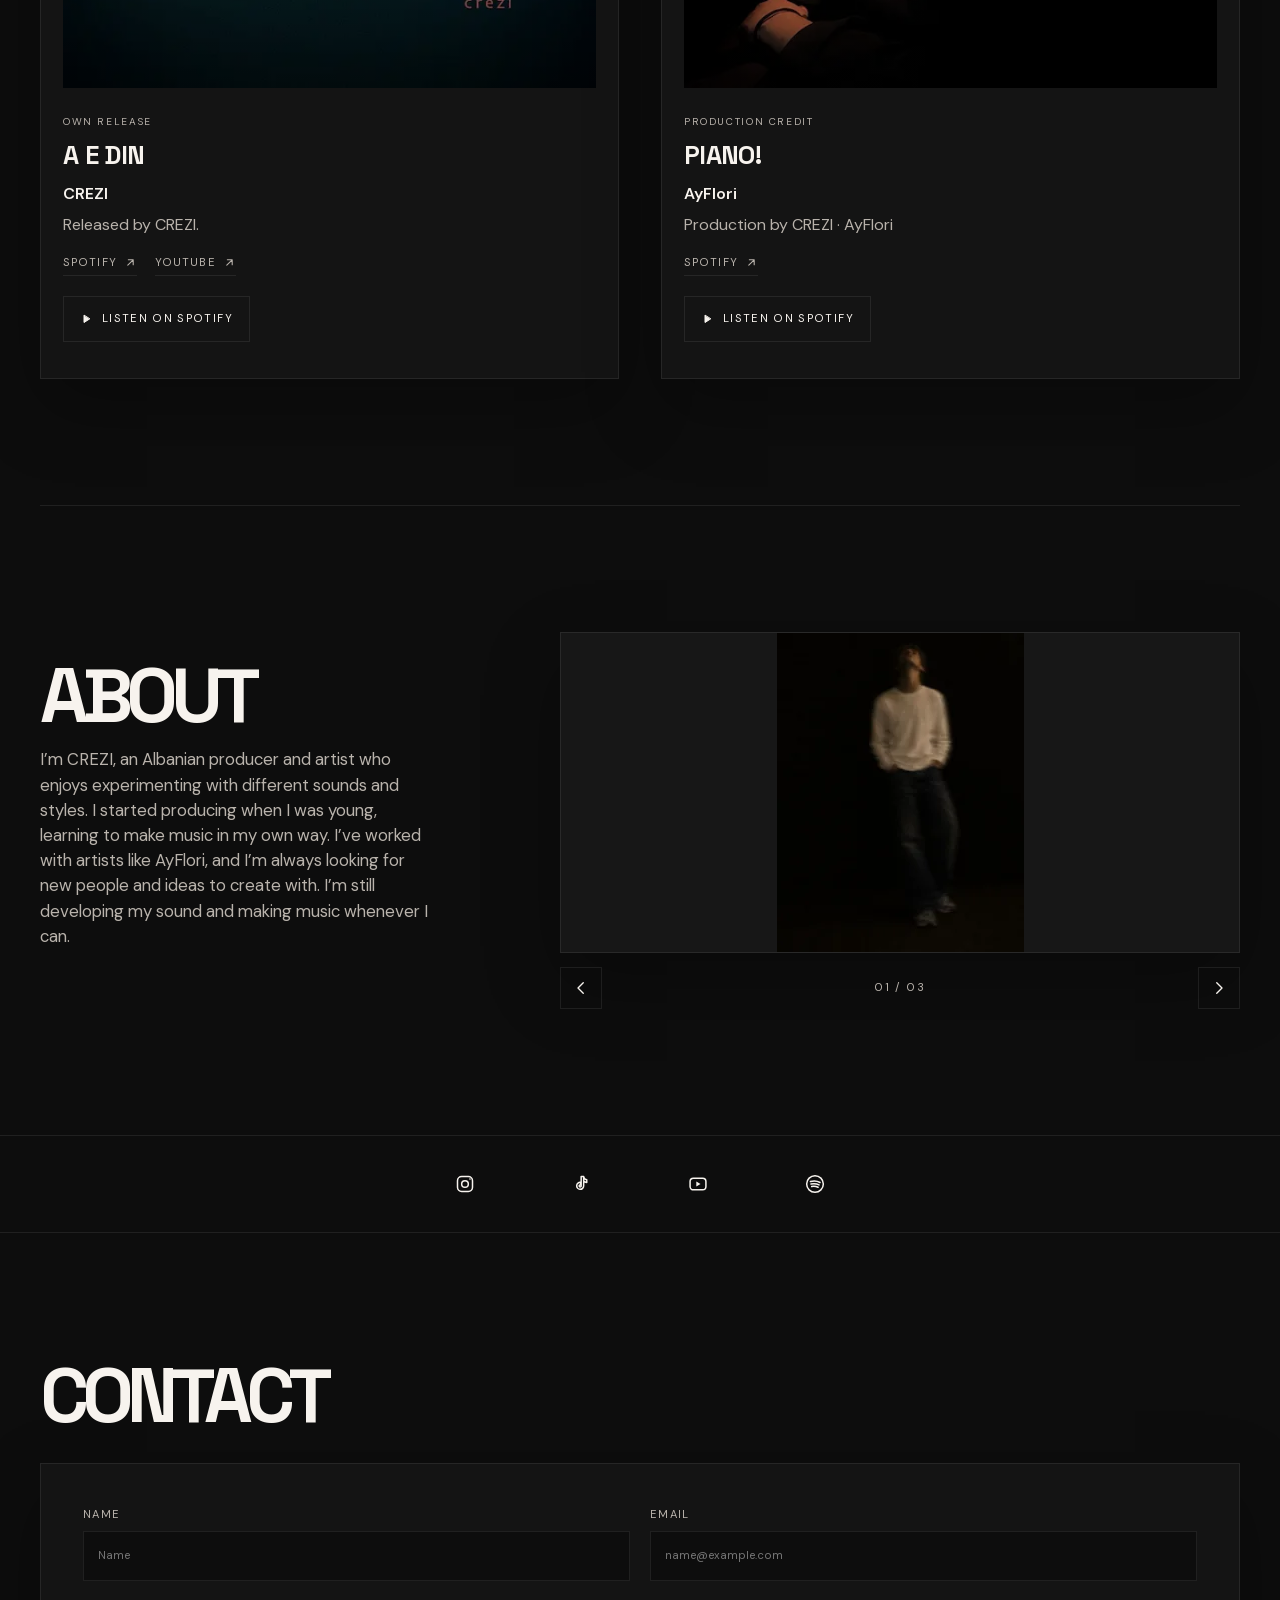
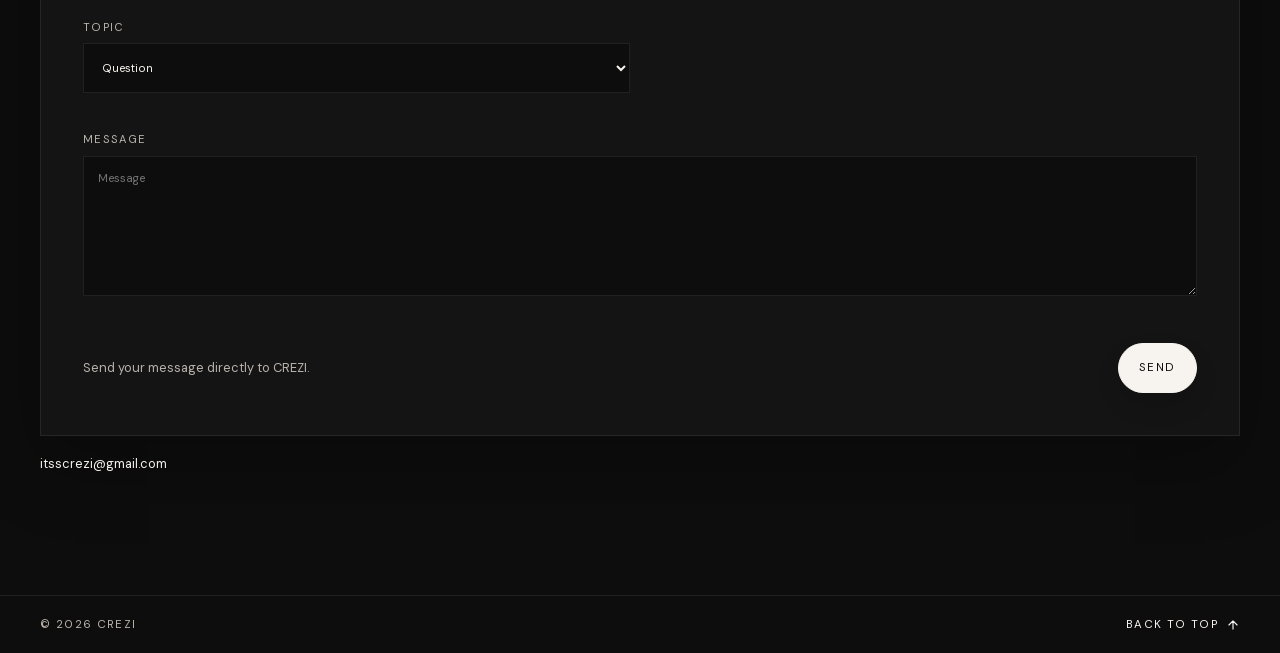
==== commit b037e8f7: "Update index.html" ====
--- a/index.html
+++ b/index.html
@@ -10,11 +10,14 @@
   <link rel="canonical" href="https://itsscrezi.github.io/">
   <meta property="og:type" content="website">
   <meta property="og:site_name" content="CREZI">
-  <meta property="og:title" content="CREZI">
+  <meta property="og:title" content="CREZI | Portfolio">
   <meta property="og:description" content="Independent Albanian music producer and artist.">
   <meta property="og:url" content="https://itsscrezi.github.io/">
-  <meta property="og:image" content="https://itsscrezi.github.io/assets/photos/portrait.jpg">
+  <meta property="og:image" content="https://itsscrezi.github.io/crezi-preview.jpg">
+  <meta property="og:image:width" content="1200">
+  <meta property="og:image:height" content="630">
   <meta name="twitter:card" content="summary_large_image">
+  <meta name="twitter:image" content="https://itsscrezi.github.io/crezi-preview.jpg">
   <link rel="preload" as="image" href="assets/photos/portrait.webp" type="image/webp" fetchpriority="high">
   <link rel="icon" href="data:image/svg+xml,%3Csvg xmlns='http://www.w3.org/2000/svg' viewBox='0 0 64 64'%3E%3Crect width='64' height='64' fill='%23df2929'/%3E%3C/svg%3E" type="image/svg+xml">
   <style>
@@ -138,8 +141,8 @@
 .button:hover::before,.button:focus-visible::before{transform:translateX(120%)}
 .button:hover,.button:focus-visible{transform:translateY(-2px);border-color:var(--accent);background:var(--accent);color:#fff;box-shadow:0 18px 34px rgba(223,42,42,.24)}
 .hero-portrait{position:relative;width:min(100%,480px);justify-self:end;padding:0;border:0;background:transparent;cursor:pointer;animation:float 6s ease-in-out infinite}
-/* NO CROP: the whole portrait is always shown, height follows the real image ratio */
-.hero-portrait img{width:100%;height:auto;aspect-ratio:auto;object-fit:contain;filter:grayscale(100%) contrast(1.06) brightness(.96);transition:filter 380ms ease,transform 380ms ease,box-shadow .2s ease;box-shadow:var(--shadow)}
+/* NO CROP: the whole portrait is always shown; its space is reserved from the start (247x319) so nothing jumps */
+.hero-portrait img{width:100%;height:auto;aspect-ratio:247/319;object-fit:contain;filter:grayscale(100%) contrast(1.06) brightness(.96);transition:filter 380ms ease,transform 380ms ease,box-shadow .2s ease;box-shadow:var(--shadow)}
 .hero-portrait:hover img,.hero-portrait:focus-visible img,.hero-portrait.is-colour img{filter:grayscale(0%) contrast(1) brightness(1);transform:translateY(-2px) scale(1.01)}
 @keyframes float{0%,100%{transform:translateY(0)}50%{transform:translateY(-8px)}}
 .marquee-wrap{overflow:hidden;border-top:1px solid var(--line);border-bottom:1px solid var(--line);background:linear-gradient(90deg,rgba(223,42,42,.04),rgba(255,255,255,.02),rgba(223,42,42,.04))}
@@ -336,8 +339,7 @@
 .pager-button svg{width:16px;height:16px;fill:none;stroke:currentColor;stroke-width:1.8;stroke-linecap:round;stroke-linejoin:round}
 .pager-gap{color:var(--muted);padding:0 4px}
   </style>
-  <script src="content.js" defer blocking="render"></script>
-  <script src="script.js" defer blocking="render"></script>
+  <link rel="expect" href="#pageEnd" blocking="render">
 </head>
 <body>
   <header class="site-header">
@@ -431,7 +433,474 @@
     </section>
   </main>
   <footer class="site-footer"><div class="section-shell footer-inner"><span>© <span id="year"></span> CREZI</span><a href="#home"><span data-i18n="backTop">Back to top</span><svg viewBox="0 0 24 24" aria-hidden="true"><path d="M12 19V5M5 12l7-7 7 7"></path></svg></a></div></footer>
-  <script>(function(){var d=0;function go(){if(d)return;d=1;var l=document.createElement("link");l.rel="stylesheet";l.href="https://fonts.googleapis.com/css2?family=DM+Sans:wght@400;500;600;700&family=Space+Grotesk:wght@400;500;600;700&display=swap";document.head.appendChild(l)}addEventListener("load",function(){try{new PerformanceObserver(function(){setTimeout(go,400)}).observe({type:"largest-contentful-paint",buffered:true})}catch(e){}setTimeout(go,2500)})})()</script>
-  <noscript><link rel="stylesheet" href="https://fonts.googleapis.com/css2?family=DM+Sans:wght@400;500;600;700&family=Space+Grotesk:wght@400;500;600;700&display=swap"></noscript>
+  <script>
+/* Edit this file to update the About bio, photos, music and translations.
+   It only holds data. All behaviour lives in script.js. */
+window.CREZI_CONTENT = {
+  tagline: 'Independent Albanian producer and artist.',
+  aboutStoryTranslations: {
+    en: 'I’m CREZI, an Albanian producer and artist who enjoys experimenting with different sounds and styles. I started producing when I was young, learning to make music in my own way. I’ve worked with artists like AyFlori, and I’m always looking for new people and ideas to create with. I’m still developing my sound and making music whenever I can.',
+    nl: 'Ik ben CREZI, een Albanese producer en artiest die graag experimenteert met verschillende sounds en stijlen. Ik begon al jong met produceren en leerde muziek maken op mijn eigen manier. Ik heb samengewerkt met artiesten zoals AyFlori en sta altijd open voor nieuwe samenwerkingen en ideeën. Ik blijf mijn sound ontwikkelen en maak muziek wanneer ik kan.',
+    fr: 'Je suis CREZI, producteur et artiste albanais, et j’aime explorer différents sons et styles. J’ai commencé à produire jeune et j’ai appris à faire de la musique à ma façon. J’ai travaillé avec des artistes comme AyFlori et je suis toujours partant pour de nouvelles collaborations et idées. Je continue à développer mon univers et à faire de la musique dès que je le peux.',
+    sq: 'Unë jam CREZI, producent dhe artist shqiptar, dhe më pëlqen të eksperimentoj me tinguj e stile të ndryshme. Fillova të bëja produksion muzikor që i ri, duke mësuar ta bëja muzikën në mënyrën time. Kam punuar me artistë si AyFlori dhe jam gjithmonë i hapur për bashkëpunime e ide të reja. Vazhdoj të zhvilloj tingullin tim dhe të bëj muzikë sa herë që mundem.',
+    de: 'Ich bin CREZI, albanischer Produzent und Künstler, und experimentiere gern mit verschiedenen Sounds und Stilen. Schon früh habe ich angefangen zu produzieren und dabei meinen eigenen Weg gefunden, Musik zu machen. Ich habe mit Künstlern wie AyFlori gearbeitet und bin immer offen für neue Zusammenarbeit und Ideen. Ich entwickle meinen Sound weiter und mache Musik, wann immer ich kann.'
+  },
+  translations: {
+    en: {home:'Home',discography:'Music',about:'About',contact:'Contact',chooseLanguage:'Choose language',mainNavigation:'Main navigation',tagline:'Independent Albanian producer and artist.',ticker:'INDEPENDENT ALBANIAN MUSIC PRODUCER AND ARTIST',portraitColour:'Show portrait in colour',photoGallery:'CREZI photos',previousPhoto:'Previous photo',nextPhoto:'Next photo',socialMedia:'Social media',instagram:'Instagram',tiktok:'TikTok',youtube:'YouTube',spotify:'Spotify',name:'Name',email:'Email',topic:'Topic',question:'Question',beatRequest:'Beat request',collaboration:'Collaboration',business:'Business enquiry',other:'Other',message:'Message',formNote:'Send your message directly to CREZI.',send:'Send',backTop:'Back to top',sending:'Sending…',sent:'Thanks — your message has been sent.',sendError:'Something went wrong. Please try again or email CREZI directly.',own:'Own release',production:'Production credit',prodBy:'Production by CREZI',released:'Released by CREZI.',listen:'Listen on Spotify',hide:'Hide player',previousPage:'Previous page',nextPage:'Next page',pages:'Pages',page:'Page'},
+    nl: {home:'Home',discography:'Muziek',about:'Over CREZI',contact:'Contact',chooseLanguage:'Kies een taal',mainNavigation:'Hoofdnavigatie',tagline:'Onafhankelijke Albanese producer en artiest.',ticker:'ONAFHANKELIJKE ALBANESE MUZIEKPRODUCENT EN ARTIEST',portraitColour:'Toon de foto in kleur',photoGallery:'Foto’s van CREZI',previousPhoto:'Vorige foto',nextPhoto:'Volgende foto',socialMedia:'Sociale media',instagram:'Instagram',tiktok:'TikTok',youtube:'YouTube',spotify:'Spotify',name:'Naam',email:'E-mailadres',topic:'Onderwerp',question:'Vraag',beatRequest:'Beat aanvragen',collaboration:'Samenwerking',business:'Zakelijke aanvraag',other:'Anders',message:'Bericht',formNote:'Stuur CREZI rechtstreeks een bericht.',send:'Versturen',backTop:'Terug naar boven',sending:'Versturen…',sent:'Bedankt — je bericht is verstuurd.',sendError:'Er ging iets mis. Probeer het opnieuw of mail CREZI rechtstreeks.',own:'Eigen release',production:'Productiecredit',prodBy:'Productie door CREZI',released:'Uitgebracht door CREZI.',listen:'Luister op Spotify',hide:'Speler verbergen',previousPage:'Vorige pagina',nextPage:'Volgende pagina',pages:'Pagina’s',page:'Pagina'},
+    fr: {home:'Accueil',discography:'Musique',about:'À propos',contact:'Contact',chooseLanguage:'Choisir la langue',mainNavigation:'Navigation principale',tagline:'Producteur et artiste albanais indépendant.',ticker:'PRODUCTEUR ET ARTISTE ALBANAIS INDÉPENDANT',portraitColour:'Afficher la photo en couleur',photoGallery:'Photos de CREZI',previousPhoto:'Photo précédente',nextPhoto:'Photo suivante',socialMedia:'Réseaux sociaux',instagram:'Instagram',tiktok:'TikTok',youtube:'YouTube',spotify:'Spotify',name:'Nom',email:'Adresse e-mail',topic:'Sujet',question:'Question',beatRequest:'Demande de beat',collaboration:'Collaboration',business:'Demande professionnelle',other:'Autre',message:'Message',formNote:'Envoyez un message directement à CREZI.',send:'Envoyer',backTop:'Retour en haut',sending:'Envoi…',sent:'Merci — votre message a bien été envoyé.',sendError:'Un problème est survenu. Réessayez ou écrivez directement à CREZI.',own:'Sortie personnelle',production:'Crédit de production',prodBy:'Production par CREZI',released:'Sorti par CREZI.',listen:'Écouter sur Spotify',hide:'Masquer le lecteur',previousPage:'Page précédente',nextPage:'Page suivante',pages:'Pages',page:'Page'},
+    sq: {home:'Kreu',discography:'Muzika',about:'Rreth CREZI',contact:'Kontakt',chooseLanguage:'Zgjidh gjuhën',mainNavigation:'Navigimi kryesor',tagline:'Producent dhe artist i pavarur shqiptar.',ticker:'PRODUCENT DHE ARTIST I PAVARUR SHQIPTAR',portraitColour:'Shfaq foton me ngjyra',photoGallery:'Fotot e CREZI',previousPhoto:'Fotoja e mëparshme',nextPhoto:'Fotoja tjetër',socialMedia:'Rrjetet sociale',instagram:'Instagram',tiktok:'TikTok',youtube:'YouTube',spotify:'Spotify',name:'Emri',email:'Email',topic:'Tema',question:'Pyetje',beatRequest:'Kërkesë për beat',collaboration:'Bashkëpunim',business:'Kërkesë biznesi',other:'Tjetër',message:'Mesazhi',formNote:'Dërgoji CREZI-t një mesazh drejtpërdrejt.',send:'Dërgo',backTop:'Kthehu lart',sending:'Duke dërguar…',sent:'Faleminderit — mesazhi u dërgua.',sendError:'Pati një problem. Provo përsëri ose shkruaji CREZI-t direkt.',own:'Publikim personal',production:'Krediti i produksionit',prodBy:'Produksion nga CREZI',released:'Publikuar nga CREZI.',listen:'Dëgjo në Spotify',hide:'Fshihe luajtësin',previousPage:'Faqja e mëparshme',nextPage:'Faqja tjetër',pages:'Faqet',page:'Faqja'},
+    de: {home:'Start',discography:'Musik',about:'Über CREZI',contact:'Kontakt',chooseLanguage:'Sprache wählen',mainNavigation:'Hauptnavigation',tagline:'Unabhängiger albanischer Produzent und Künstler.',ticker:'UNABHÄNGIGER ALBANISCHER PRODUZENT UND KÜNSTLER',portraitColour:'Porträt in Farbe anzeigen',photoGallery:'Fotos von CREZI',previousPhoto:'Vorheriges Foto',nextPhoto:'Nächstes Foto',socialMedia:'Social Media',instagram:'Instagram',tiktok:'TikTok',youtube:'YouTube',spotify:'Spotify',name:'Name',email:'E-Mail-Adresse',topic:'Betreff',question:'Frage',beatRequest:'Beat-Anfrage',collaboration:'Zusammenarbeit',business:'Geschäftliche Anfrage',other:'Sonstiges',message:'Nachricht',formNote:'Schreib CREZI direkt eine Nachricht.',send:'Senden',backTop:'Nach oben',sending:'Wird gesendet…',sent:'Danke — deine Nachricht wurde gesendet.',sendError:'Etwas ist schiefgelaufen. Versuch es noch einmal oder schreib CREZI direkt.',own:'Eigene Veröffentlichung',production:'Produktions-Credit',prodBy:'Produktion von CREZI',released:'Veröffentlicht von CREZI.',listen:'Auf Spotify anhören',hide:'Player schließen',previousPage:'Vorherige Seite',nextPage:'Nächste Seite',pages:'Seiten',page:'Seite'}
+  },
+  portrait: 'assets/photos/portrait.webp',
+  aboutPhotos: [
+    'assets/photos/portrait.webp',
+    'assets/photos/live-show.jpg',
+    'assets/photos/studio.jpg'
+  ],
+  /* Song covers: leave cover '' to fetch it automatically from Spotify / Apple.
+     Or put an image in assets/covers/ and set e.g. cover: 'assets/covers/a-e-din.jpg' (this always wins). */
+  music: [
+    {title:'A E DIN',artist:'CREZI',role:'Own release',spotify:'https://open.spotify.com/track/72GipCAxudNTFmI6Xl0CUi',youtube:'https://www.youtube.com/@itsscrezi',cover:'assets/photos/cover-a-e-din.webp'},
+    {title:'PIANO!',artist:'AyFlori',role:'Production credit',spotify:'https://open.spotify.com/track/4PqTVcr15EeWhJThgXP8pj',youtube:'',cover:'assets/photos/cover-piano.webp'}
+  ],
+  socials: {
+    instagram:'https://www.instagram.com/itsscrezi/',
+    tiktok:'https://www.tiktok.com/@itsscrezi',
+    youtube:'https://www.youtube.com/@itsscrezi',
+    spotify:'https://open.spotify.com/artist/3qm3DDhWwc61SOjXkeu8eL'
+  },
+  formProvider:'https://formsubmit.co/ajax/itsscrezi@gmail.com'
+};
+  </script>
+  <script>
+/* CREZI site script. One file for all behaviour:
+   language, theme, menu, ticker, music cards + covers, photo carousel, contact form. */
+const $ = (selector) => document.querySelector(selector);
+const content = window.CREZI_CONTENT || { music: [], aboutPhotos: [], aboutStoryTranslations: {}, translations: { en: {} } };
+const translations = content.translations || { en: {} };
+let language = 'en';
+const t = (key) => (translations[language] && translations[language][key]) || (translations.en && translations.en[key]) || '';
+
+const escapeHTML = (value) => String(value ?? '').replace(/[&<>"']/g, (char) => ({'&':'&amp;','<':'&lt;','>':'&gt;','"':'&quot;','\'':'&#39;'}[char]));
+function safeGet(key, fallback) { try { return localStorage.getItem(key) || fallback; } catch { return fallback; } }
+function safeSet(key, value) { try { localStorage.setItem(key, value); } catch {} }
+
+/* ---------- Icons (SVG, identical on every device) ---------- */
+const ICON_ARROW = '<svg viewBox="0 0 24 24" aria-hidden="true"><path d="M7 17 17 7M8 7h9v9"></path></svg>';
+const ICON_PLAY = '<svg viewBox="0 0 24 24" aria-hidden="true"><path d="M8 5v14l11-7z"></path></svg>';
+const ICON_CLOSE = '<svg viewBox="0 0 24 24" aria-hidden="true"><path d="M6 6l12 12M18 6 6 18"></path></svg>';
+const ICON_CHEVRON = '<svg class="chev" viewBox="0 0 24 24" aria-hidden="true"><path d="M6 9l6 6 6-6"></path></svg>';
+
+/* ---------- Language picker (SVG flags work on Windows too) ---------- */
+const languageNames = { en: 'English', nl: 'Nederlands', fr: 'Français', sq: 'Shqip', de: 'Deutsch' };
+const flagSvg = {
+  en: '<svg class="flag" viewBox="0 0 24 16" aria-hidden="true"><rect width="24" height="16" fill="#18316b"/><path d="M0 0l24 16M24 0L0 16" stroke="#fff" stroke-width="4"/><path d="M0 0l24 16M24 0L0 16" stroke="#c8102e" stroke-width="1.7"/><path d="M12 0v16M0 8h24" stroke="#fff" stroke-width="6"/><path d="M12 0v16M0 8h24" stroke="#c8102e" stroke-width="2.6"/></svg>',
+  nl: '<svg class="flag" viewBox="0 0 24 16" aria-hidden="true"><rect width="24" height="5.34" fill="#ae1c28"/><rect y="5.33" width="24" height="5.34" fill="#fff"/><rect y="10.66" width="24" height="5.34" fill="#21468b"/></svg>',
+  fr: '<svg class="flag" viewBox="0 0 24 16" aria-hidden="true"><rect width="8" height="16" fill="#002395"/><rect x="8" width="8" height="16" fill="#fff"/><rect x="16" width="8" height="16" fill="#ed2939"/></svg>',
+  sq: '<img class="flag" src="https://cdn.jsdelivr.net/gh/lipis/flag-icons@7.3.2/flags/4x3/al.svg" alt="" width="22" height="15" loading="lazy" decoding="async" style="object-fit:cover">',
+  de: '<svg class="flag" viewBox="0 0 24 16" aria-hidden="true"><rect width="24" height="5.34" fill="#111"/><rect y="5.33" width="24" height="5.34" fill="#d00"/><rect y="10.66" width="24" height="5.34" fill="#ffce00"/></svg>'
+};
+let refreshPicker = () => {};
+
+function installLanguagePicker() {
+  const select = $('#languageSelect');
+  const holder = select && select.closest('.language-wrap');
+  if (!select || !holder || holder.querySelector('.language-visual')) return;
+  select.innerHTML = Object.keys(languageNames).map((code) => `<option value="${code}">${languageNames[code]}</option>`).join('');
+  select.classList.add('language-native-hidden');
+  select.tabIndex = -1;
+  select.setAttribute('aria-hidden', 'true');
+
+  const wrapper = document.createElement('div');
+  wrapper.className = 'language-visual';
+  const toggle = document.createElement('button');
+  toggle.type = 'button';
+  toggle.className = 'language-visual-toggle';
+  toggle.setAttribute('aria-haspopup', 'listbox');
+  toggle.setAttribute('aria-expanded', 'false');
+  const menu = document.createElement('div');
+  menu.className = 'language-visual-menu';
+  menu.setAttribute('role', 'listbox');
+  menu.hidden = true;
+
+  const close = () => { menu.hidden = true; toggle.setAttribute('aria-expanded', 'false'); };
+  Object.keys(languageNames).forEach((code) => {
+    const option = document.createElement('button');
+    option.type = 'button';
+    option.className = 'language-visual-option';
+    option.dataset.code = code;
+    option.setAttribute('role', 'option');
+    option.innerHTML = `${flagSvg[code]}<span>${languageNames[code]}</span>`;
+    option.addEventListener('click', () => { close(); toggle.focus(); applyLanguage(code); });
+    menu.appendChild(option);
+  });
+  toggle.addEventListener('click', () => { menu.hidden = !menu.hidden; toggle.setAttribute('aria-expanded', String(!menu.hidden)); });
+  document.addEventListener('click', (event) => { if (!wrapper.contains(event.target)) close(); });
+  document.addEventListener('keydown', (event) => { if (event.key === 'Escape') close(); });
+
+  refreshPicker = () => {
+    const code = languageNames[language] ? language : 'en';
+    select.value = code;
+    toggle.innerHTML = `${flagSvg[code]}<span class="lang-name">${languageNames[code]}</span>${ICON_CHEVRON}`;
+    toggle.setAttribute('aria-label', `${t('chooseLanguage')}: ${languageNames[code]}`);
+    menu.querySelectorAll('.language-visual-option').forEach((option) => option.setAttribute('aria-selected', String(option.dataset.code === code)));
+  };
+  wrapper.append(toggle, menu);
+  select.insertAdjacentElement('afterend', wrapper);
+  select.addEventListener('change', (event) => applyLanguage(event.target.value));
+}
+
+/* ---------- Ticker: enough copies for any screen, two identical halves = seamless loop ---------- */
+let tickerWidth = 0;
+let tickerTimer;
+let tickerToken = 0;
+function ensureTicker() {
+  const track = document.querySelector('.marquee-track');
+  if (!track) return;
+  const text = t('ticker') || 'INDEPENDENT ALBANIAN MUSIC PRODUCER AND ARTIST';
+  const make = () => { const s = document.createElement('span'); s.textContent = text; return s; };
+  track.replaceChildren(make());
+  const token = ++tickerToken;
+  // Wait two frames so the width is read from a finished layout (reading it straight away forces a reflow).
+  requestAnimationFrame(() => requestAnimationFrame(() => {
+    if (token !== tickerToken || !track.firstElementChild) return;
+    const one = track.firstElementChild.getBoundingClientRect().width || 600;
+    const half = Math.max(2, Math.ceil(window.innerWidth / one) + 1);
+    for (let i = 1; i < half * 2; i++) track.appendChild(make());
+    track.style.setProperty('--ticker-duration', ((one * half) / 70).toFixed(1) + 's');
+    tickerWidth = window.innerWidth;
+  }));
+}
+addEventListener('resize', () => {
+  clearTimeout(tickerTimer);
+  tickerTimer = setTimeout(() => { if (window.innerWidth !== tickerWidth) ensureTicker(); }, 200);
+});
+if (document.fonts && document.fonts.ready) document.fonts.ready.then(() => ensureTicker());
+
+/* ---------- Song covers: local file first, then Spotify, then Apple ---------- */
+const spotifyId = (track) => (track.spotify || '').match(/track\/([a-zA-Z0-9]+)/)?.[1] || '';
+const normText = (value) => String(value || '').toLocaleLowerCase().replace(/[^\p{L}\p{N}]+/gu, ' ').trim();
+
+async function fetchJSON(url, ms = 6000) {
+  const controller = new AbortController();
+  const timer = setTimeout(() => controller.abort(), ms);
+  try {
+    const response = await fetch(url, { signal: controller.signal });
+    return response.ok ? await response.json() : null;
+  } catch { return null; } finally { clearTimeout(timer); }
+}
+
+async function findRemoteCovers(track) {
+  const found = [];
+  const id = spotifyId(track);
+  if (id) {
+    const data = await fetchJSON(`https://open.spotify.com/oembed?url=${encodeURIComponent('https://open.spotify.com/track/' + id)}`);
+    if (data && data.thumbnail_url) {
+      found.push(data.thumbnail_url.replace('ab67616d00001e02', 'ab67616d0000b273')); // larger version
+      found.push(data.thumbnail_url);
+    }
+  }
+  if (found.length) return found; // Spotify worked, no need to ask Apple
+  const search = new URL('https://itunes.apple.com/search');
+  search.searchParams.set('term', `${track.title || ''} ${track.artist || ''}`.trim());
+  search.searchParams.set('entity', 'song');
+  search.searchParams.set('limit', '15');
+  const data = await fetchJSON(search.toString());
+  const results = (data && data.results) || [];
+  const title = normText(track.title), artist = normText(track.artist);
+  const match = results.find((item) => normText(item.trackName) === title && (!artist || normText(item.artistName) === artist))
+    || results.find((item) => normText(item.trackName) === title);
+  if (match && match.artworkUrl100) found.push(match.artworkUrl100.replace(/\d+x\d+bb/, '600x600bb'));
+  return found;
+}
+
+// Try each source in order; the first one that loads is shown.
+function loadCover(image, cover, sources, onShown, onExhausted) {
+  const queue = sources.filter(Boolean);
+  const next = () => {
+    const src = queue.shift();
+    if (!src) { if (onExhausted) onExhausted(); return; }
+    image.onload = () => { image.hidden = false; cover.classList.add('has-cover'); if (onShown) onShown(src); };
+    image.onerror = next;
+    image.src = src;
+  };
+  next();
+}
+
+function attachCover(track, cover, image) {
+  const id = spotifyId(track);
+  const lookup = async () => {
+    const remote = await findRemoteCovers(track);
+    if (!cover.isConnected) return;
+    loadCover(image, cover, remote, (src) => { if (id) safeSet(`crezi-cover-${id}`, src); });
+  };
+  // Local cover file: lazy loaded, no network chain. Spotify is only a fallback if the file is missing.
+  if (track.cover) {
+    image.loading = 'lazy';
+    image.hidden = false;
+    cover.classList.add('has-cover');
+    image.onerror = () => {
+      image.hidden = true;
+      cover.classList.remove('has-cover');
+      image.removeAttribute('loading');
+      lookup();
+    };
+    image.src = track.cover;
+    return;
+  }
+  const known = [id && safeGet(`crezi-cover-${id}`, '')].filter(Boolean);
+  if (known.length) loadCover(image, cover, known, null, lookup);
+  else lookup();
+}
+
+/* ---------- Music cards ---------- */
+let musicPage = 1;
+const MUSIC_PAGE_SIZE = 6; // cards per page once the list gets long
+
+function renderMusic() {
+  const grid = $('#musicGrid');
+  if (!grid) return;
+  grid.replaceChildren();
+  const all = content.music || [];
+  // 1-2 tracks: big cards. 3 or more: smaller cards in 3 columns.
+  grid.dataset.density = all.length > 2 ? 'compact' : 'large';
+  const pages = Math.max(1, Math.ceil(all.length / MUSIC_PAGE_SIZE));
+  musicPage = Math.min(Math.max(1, musicPage), pages);
+  const visible = pages > 1 ? all.slice((musicPage - 1) * MUSIC_PAGE_SIZE, musicPage * MUSIC_PAGE_SIZE) : all;
+  visible.forEach((track) => {
+    const production = track.role === 'Production credit';
+    const card = document.createElement('article');
+    card.className = 'music-card';
+
+    const cover = document.createElement('div');
+    cover.className = 'music-cover';
+    const image = document.createElement('img');
+    image.alt = `${track.title || 'Track'} cover`;
+    image.decoding = 'async';
+    image.referrerPolicy = 'no-referrer';
+    image.width = 640;
+    image.height = 640;
+    image.hidden = true;
+    const fallback = document.createElement('span');
+    fallback.className = 'cover-title';
+    fallback.textContent = track.title || 'CREZI';
+    cover.append(image, fallback);
+    attachCover(track, cover, image);
+
+    const info = document.createElement('div');
+    info.className = 'music-card-info';
+    const copy = document.createElement('div');
+    copy.className = 'music-copy';
+    copy.innerHTML = `<p class="eyebrow">${escapeHTML(production ? t('production') : t('own'))}</p><h3>${escapeHTML(track.title || '')}</h3><p class="track-artist">${escapeHTML(track.artist || 'CREZI')}</p><p class="track-description">${escapeHTML(production ? `${t('prodBy')} · ${track.artist || ''}` : t('released'))}</p>`;
+    const links = document.createElement('div');
+    links.className = 'music-links';
+    [['Spotify', track.spotify], ['YouTube', track.youtube]].forEach(([label, href]) => {
+      if (!href) return;
+      const a = document.createElement('a');
+      a.href = href; a.target = '_blank'; a.rel = 'noopener noreferrer';
+      a.setAttribute('aria-label', `${label}: ${track.title || 'CREZI'}`);
+      a.innerHTML = `${label}${ICON_ARROW}`;
+      links.appendChild(a);
+    });
+    info.append(copy, links);
+    card.append(cover, info);
+
+    if (track.spotify) {
+      const button = document.createElement('button');
+      button.type = 'button';
+      button.className = 'embed-toggle';
+      button.setAttribute('aria-expanded', 'false');
+      const shell = document.createElement('div');
+      shell.className = 'spotify-player-shell';
+      shell.hidden = true;
+      const label = () => { const open = !shell.hidden; button.innerHTML = `${open ? ICON_CLOSE : ICON_PLAY}<span>${escapeHTML(open ? t('hide') : t('listen'))}</span>`; button.setAttribute('aria-expanded', String(open)); };
+      label();
+      button.addEventListener('click', () => {
+        if (!shell.hidden) { shell.hidden = true; shell.replaceChildren(); label(); return; }
+        const id = spotifyId(track);
+        if (!id) return;
+        const iframe = document.createElement('iframe');
+        iframe.className = 'spotify-embed';
+        iframe.src = `https://open.spotify.com/embed/track/${id}?utm_source=generator&theme=0`;
+        iframe.title = `Spotify player: ${track.title} — ${track.artist || 'CREZI'}`;
+        iframe.loading = 'lazy';
+        iframe.allow = 'autoplay; clipboard-write; encrypted-media; fullscreen; picture-in-picture';
+        iframe.setAttribute('allowfullscreen', '');
+        shell.appendChild(iframe);
+        shell.hidden = false;
+        label();
+      });
+      card.append(button, shell);
+    }
+    grid.appendChild(card);
+  });
+  renderMusicPager(pages);
+}
+
+function renderMusicPager(pages) {
+  let pager = $('#musicPager');
+  if (!pager) {
+    pager = document.createElement('nav');
+    pager.id = 'musicPager';
+    pager.className = 'music-pager';
+    $('#musicGrid').insertAdjacentElement('afterend', pager);
+  }
+  pager.replaceChildren();
+  pager.hidden = pages < 2;
+  if (pages < 2) return;
+  pager.setAttribute('aria-label', t('pages'));
+
+  const go = (page) => {
+    musicPage = page;
+    renderMusic();
+    const section = $('#discography');
+    if (section) section.scrollIntoView({ behavior: 'smooth', block: 'start' });
+  };
+  const make = (html, label, page, disabled, current) => {
+    const b = document.createElement('button');
+    b.type = 'button';
+    b.className = 'pager-button';
+    b.innerHTML = html;
+    b.setAttribute('aria-label', label);
+    if (disabled) b.disabled = true;
+    if (current) b.setAttribute('aria-current', 'page');
+    else b.addEventListener('click', () => go(page));
+    return b;
+  };
+  pager.appendChild(make('<svg viewBox="0 0 24 24" aria-hidden="true"><path d="M15 5l-7 7 7 7"></path></svg>', t('previousPage'), musicPage - 1, musicPage === 1));
+
+  // 1 ... current-1 current current+1 ... last
+  const shown = [...new Set([1, pages, musicPage - 1, musicPage, musicPage + 1])].filter((p) => p >= 1 && p <= pages).sort((a, b) => a - b);
+  let last = 0;
+  shown.forEach((p) => {
+    if (p - last > 1) {
+      const gap = document.createElement('span');
+      gap.className = 'pager-gap';
+      gap.setAttribute('aria-hidden', 'true');
+      gap.textContent = '…';
+      pager.appendChild(gap);
+    }
+    pager.appendChild(make(String(p), `${t('page')} ${p}`, p, false, p === musicPage));
+    last = p;
+  });
+
+  pager.appendChild(make('<svg viewBox="0 0 24 24" aria-hidden="true"><path d="M9 5l7 7-7 7"></path></svg>', t('nextPage'), musicPage + 1, musicPage === pages));
+}
+
+/* ---------- Photo carousel ---------- */
+function renderPhotoCarousel() {
+  const viewport = $('#carouselViewport');
+  if (!viewport) return;
+  const photos = (content.aboutPhotos || []).filter(Boolean);
+  const items = photos.length ? photos : [content.portrait].filter(Boolean);
+  if (!items.length) return;
+  let index = 0;
+  const image = document.createElement('img');
+  image.alt = 'CREZI';
+  image.className = 'carousel-photo';
+  image.loading = 'lazy';
+  image.width = 1200;
+  image.height = 800;
+  image.addEventListener('load', () => { if (image.naturalWidth) { image.width = image.naturalWidth; image.height = image.naturalHeight; } });
+  viewport.replaceChildren(image);
+  const count = $('#photoCount'), previous = $('#photoPrevious'), next = $('#photoNext');
+  const pad = (n) => String(n).padStart(2, '0');
+  const paint = () => {
+    image.src = items[index];
+    if (count) count.textContent = `${pad(index + 1)} / ${pad(items.length)}`;
+    if (previous) previous.disabled = items.length < 2;
+    if (next) next.disabled = items.length < 2;
+  };
+  const move = (delta) => { index = (index + delta + items.length) % items.length; paint(); };
+  // A missing photo is skipped instead of leaving a broken image.
+  image.addEventListener('error', () => {
+    if (items.length < 2) return;
+    items.splice(index, 1);
+    index = index % items.length;
+    paint();
+  });
+  previous?.addEventListener('click', () => move(-1));
+  next?.addEventListener('click', () => move(1));
+  paint();
+}
+
+/* ---------- Language ---------- */
+function applyLanguage(next) {
+  language = translations[next] ? next : 'en';
+  document.documentElement.lang = language;
+  document.title = 'CREZI';
+  document.querySelectorAll('[data-i18n]').forEach((node) => { const value = t(node.dataset.i18n); if (value) node.textContent = value; });
+  document.querySelectorAll('[data-i18n-placeholder]').forEach((node) => { const value = t(node.dataset.i18nPlaceholder); if (value) node.placeholder = value; });
+  document.querySelectorAll('[data-i18n-aria]').forEach((node) => { const value = t(node.dataset.i18nAria); if (value) node.setAttribute('aria-label', value); });
+  const story = $('[data-about-story]');
+  if (story) story.textContent = (content.aboutStoryTranslations && (content.aboutStoryTranslations[language] || content.aboutStoryTranslations.en)) || t('tagline');
+  safeSet('crezi-language', language);
+  refreshPicker();
+  ensureTicker();
+  renderMusic();
+  updateTheme();
+}
+
+/* ---------- Theme (icons are SVG in index.html; CSS shows the right one) ---------- */
+const themeToggle = $('#themeToggle');
+document.documentElement.dataset.theme = safeGet('crezi-theme', 'dark');
+function updateTheme() {
+  const dark = document.documentElement.dataset.theme === 'dark';
+  if (themeToggle) themeToggle.setAttribute('aria-pressed', String(!dark));
+}
+themeToggle?.addEventListener('click', () => {
+  document.documentElement.dataset.theme = document.documentElement.dataset.theme === 'dark' ? 'light' : 'dark';
+  safeSet('crezi-theme', document.documentElement.dataset.theme);
+  updateTheme();
+});
+
+/* ---------- Mobile menu: no text labels, the button is drawn with CSS and becomes an X ---------- */
+const menu = $('#mobileMenu'), menuButton = $('#menuToggle');
+function setMenu(open) {
+  if (!menu || !menuButton) return;
+  menu.hidden = !open;
+  menuButton.setAttribute('aria-expanded', String(open));
+  menuButton.setAttribute('aria-label', open ? 'Close menu' : 'Open menu');
+}
+menuButton?.addEventListener('click', () => setMenu(menu.hidden));
+menu?.querySelectorAll('a').forEach((link) => link.addEventListener('click', () => setMenu(false)));
+document.addEventListener('click', (event) => {
+  if (menu && !menu.hidden && !menu.contains(event.target) && !menuButton.contains(event.target)) setMenu(false);
+});
+addEventListener('keydown', (event) => { if (event.key === 'Escape') setMenu(false); });
+addEventListener('resize', () => { if (window.innerWidth > 900) setMenu(false); });
+
+/* ---------- Misc ---------- */
+$('.image-colour-toggle')?.addEventListener('click', (event) => {
+  const button = event.currentTarget;
+  const colour = button.classList.toggle('is-colour');
+  button.setAttribute('aria-pressed', String(colour));
+});
+$('#year')?.replaceChildren(document.createTextNode(String(new Date().getFullYear())));
+
+$('#contactForm')?.addEventListener('submit', async (event) => {
+  event.preventDefault();
+  const form = event.currentTarget, button = $('#submitButton'), status = $('#formStatus');
+  if (!button || !status) return;
+  button.disabled = true;
+  status.textContent = t('sending');
+  try {
+    const response = await fetch(content.formProvider || 'https://formsubmit.co/ajax/itsscrezi@gmail.com', { method: 'POST', body: new FormData(form), headers: { Accept: 'application/json' } });
+    if (!response.ok) throw new Error('Failed');
+    status.textContent = t('sent');
+    form.reset();
+  } catch { status.textContent = t('sendError'); }
+  finally { button.disabled = false; }
+});
+
+/* ---------- Start ---------- */
+installLanguagePicker();
+applyLanguage(safeGet('crezi-language', 'en'));
+renderPhotoCarousel();
+  </script>
+  <div id="pageEnd"></div>
+  <script>(function(){var d=0;function go(){if(d)return;d=1;var l=document.createElement("style");l.textContent="@font-face{font-family:'DM Sans';font-style:normal;font-weight:400 700;font-display:swap;src:url(dm-sans.woff2) format('woff2')}@font-face{font-family:'Space Grotesk';font-style:normal;font-weight:400 700;font-display:swap;src:url(space-grotesk.woff2) format('woff2')}";document.head.appendChild(l);var g=document.createElement("script");g.async=1;g.setAttribute("data-goatcounter","https://itsscrezi.goatcounter.com/count");g.src="https://gc.zgo.at/count.js";document.body.appendChild(g)}addEventListener("load",function(){try{new PerformanceObserver(function(){setTimeout(go,400)}).observe({type:"largest-contentful-paint",buffered:true})}catch(e){}setTimeout(go,2500)})})()</script>
+  <noscript><style>@font-face{font-family:'DM Sans';font-style:normal;font-weight:400 700;font-display:swap;src:url(dm-sans.woff2) format('woff2')}@font-face{font-family:'Space Grotesk';font-style:normal;font-weight:400 700;font-display:swap;src:url(space-grotesk.woff2) format('woff2')}</style></noscript>
 </body>
 </html>
